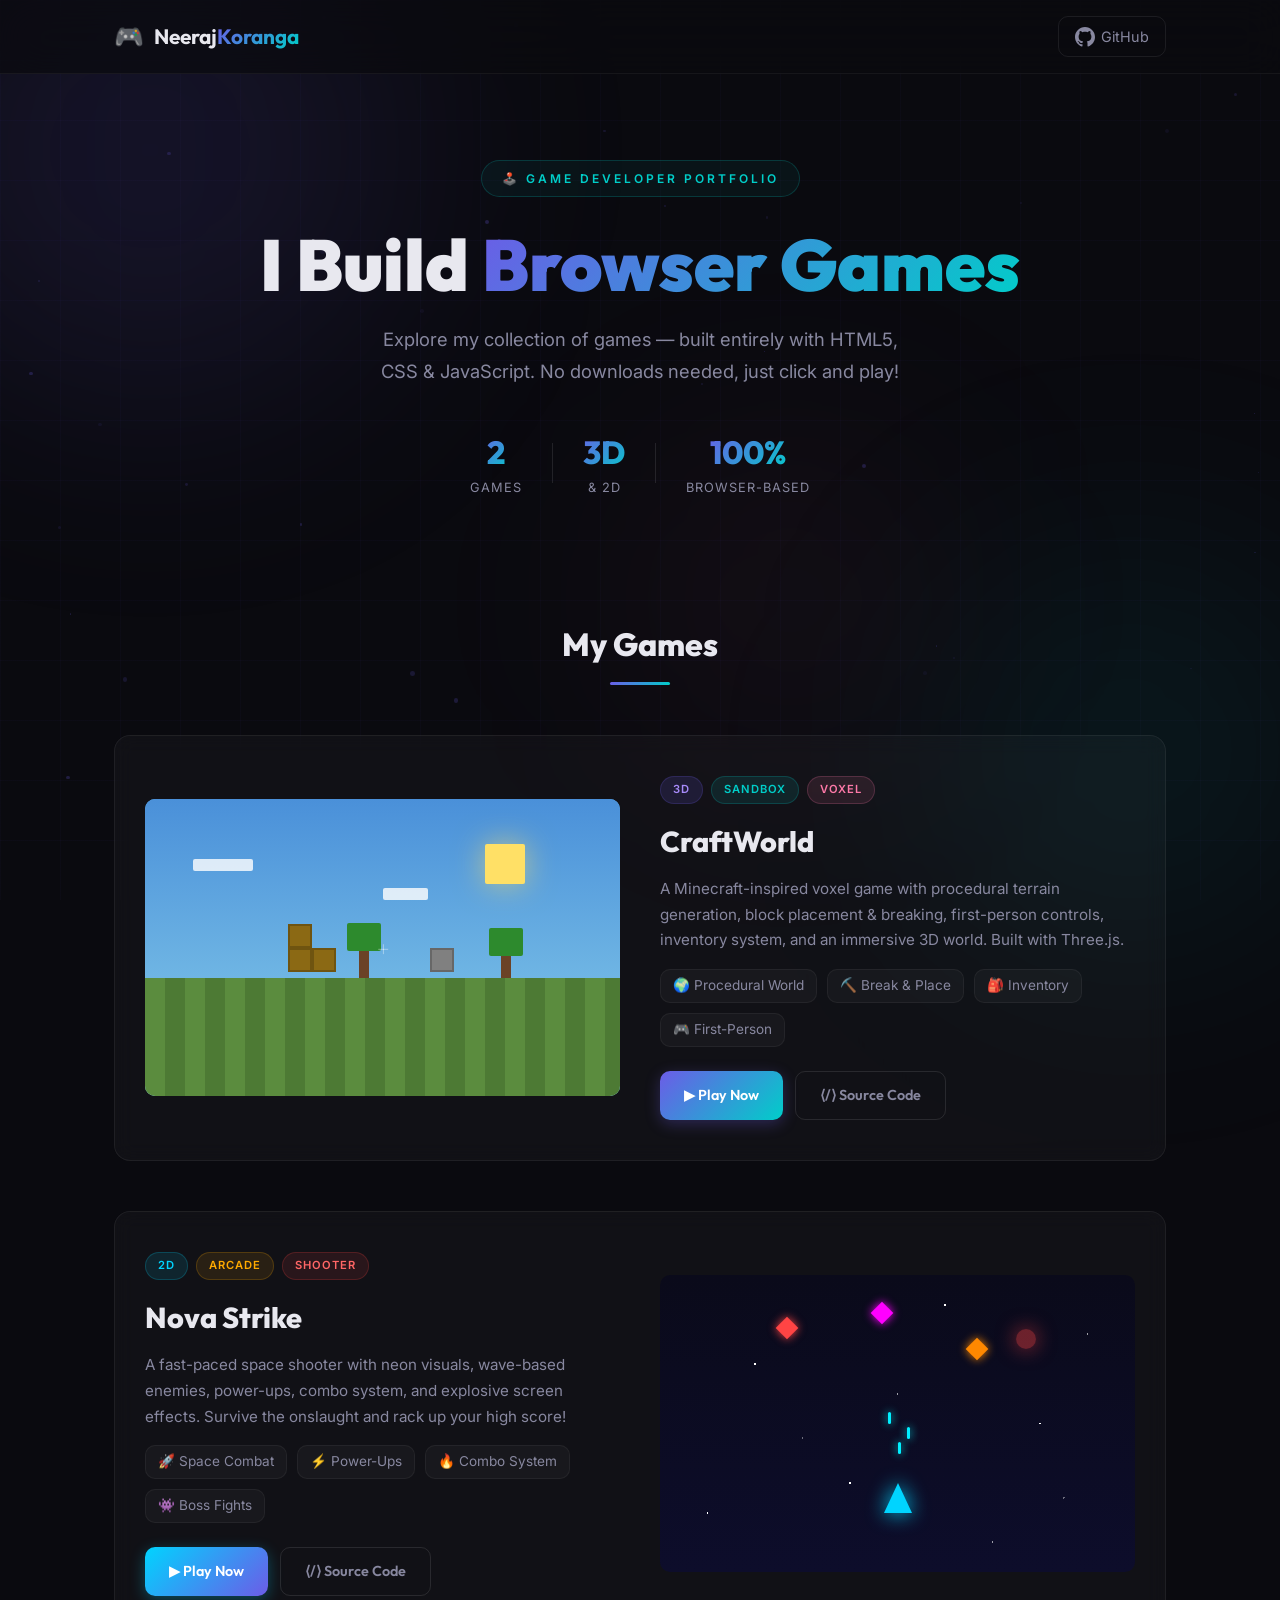
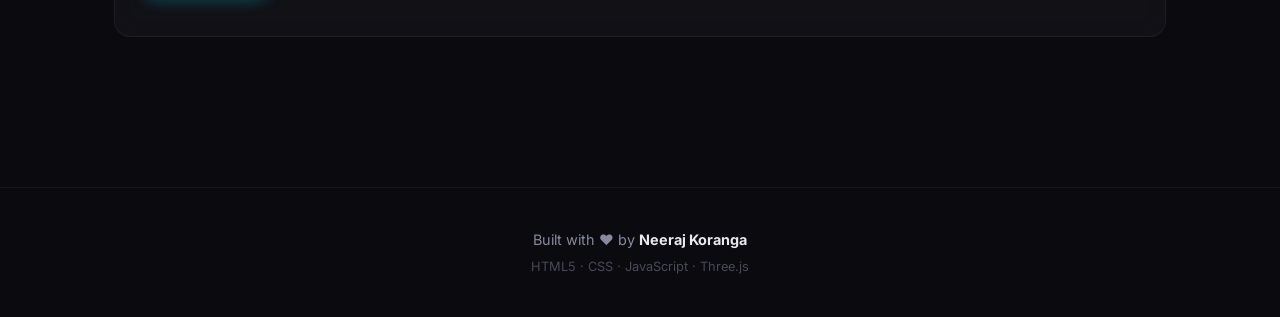
==== portfolio/index.html @ 11ab81b9 "Add portfolio homepage linking to both games" ====
<!DOCTYPE html>
<html lang="en">

<head>
  <meta charset="UTF-8">
  <meta name="viewport" content="width=device-width, initial-scale=1.0">
  <title>Neeraj Koranga — Game Portfolio</title>
  <meta name="description"
    content="Play browser-based games by Neeraj Koranga. CraftWorld Minecraft clone & Nova Strike space shooter — built with HTML5, CSS & JavaScript.">
  <link rel="preconnect" href="https://fonts.googleapis.com">
  <link
    href="https://fonts.googleapis.com/css2?family=Outfit:wght@300;400;600;700;800;900&family=Inter:wght@300;400;600&display=swap"
    rel="stylesheet">
  <link rel="stylesheet" href="style.css">
</head>

<body>
  <!-- Animated Background -->
  <div class="bg-grid"></div>
  <div class="bg-glow bg-glow-1"></div>
  <div class="bg-glow bg-glow-2"></div>
  <div class="bg-glow bg-glow-3"></div>

  <!-- Floating Particles -->
  <div class="particles" id="particles"></div>

  <!-- Header -->
  <header class="header">
    <div class="container">
      <div class="logo">
        <span class="logo-icon">🎮</span>
        <span class="logo-text">Neeraj<span class="accent">Koranga</span></span>
      </div>
      <nav class="nav">
        <a href="https://github.com/Neerajkorangaa" target="_blank" class="nav-link">
          <svg width="20" height="20" viewBox="0 0 24 24" fill="currentColor">
            <path
              d="M12 0c-6.626 0-12 5.373-12 12 0 5.302 3.438 9.8 8.207 11.387.599.111.793-.261.793-.577v-2.234c-3.338.726-4.033-1.416-4.033-1.416-.546-1.387-1.333-1.756-1.333-1.756-1.089-.745.083-.729.083-.729 1.205.084 1.839 1.237 1.839 1.237 1.07 1.834 2.807 1.304 3.492.997.107-.775.418-1.305.762-1.604-2.665-.305-5.467-1.334-5.467-5.931 0-1.311.469-2.381 1.236-3.221-.124-.303-.535-1.524.117-3.176 0 0 1.008-.322 3.301 1.23.957-.266 1.983-.399 3.003-.404 1.02.005 2.047.138 3.006.404 2.291-1.552 3.297-1.23 3.297-1.23.653 1.653.242 2.874.118 3.176.77.84 1.235 1.911 1.235 3.221 0 4.609-2.807 5.624-5.479 5.921.43.372.823 1.102.823 2.222v3.293c0 .319.192.694.801.576 4.765-1.589 8.199-6.086 8.199-11.386 0-6.627-5.373-12-12-12z" />
          </svg>
          GitHub
        </a>
      </nav>
    </div>
  </header>

  <!-- Hero Section -->
  <section class="hero">
    <div class="container">
      <div class="hero-badge">🕹️ GAME DEVELOPER PORTFOLIO</div>
      <h1 class="hero-title">
        I Build <span class="gradient-text">Browser Games</span>
      </h1>
      <p class="hero-subtitle">
        Explore my collection of games — built entirely with HTML5, CSS & JavaScript.
        No downloads needed, just click and play!
      </p>
      <div class="hero-stats">
        <div class="stat">
          <span class="stat-number">2</span>
          <span class="stat-label">Games</span>
        </div>
        <div class="stat-divider"></div>
        <div class="stat">
          <span class="stat-number">3D</span>
          <span class="stat-label">& 2D</span>
        </div>
        <div class="stat-divider"></div>
        <div class="stat">
          <span class="stat-number">100%</span>
          <span class="stat-label">Browser-Based</span>
        </div>
      </div>
    </div>
  </section>

  <!-- Games Section -->
  <section class="games" id="games">
    <div class="container">
      <h2 class="section-title">My Games</h2>

      <!-- Game Card 1: CraftWorld -->
      <div class="game-card">
        <div class="game-preview craft-preview">
          <div class="craft-scene">
            <div class="craft-sky"></div>
            <div class="craft-sun"></div>
            <div class="craft-cloud c1"></div>
            <div class="craft-cloud c2"></div>
            <div class="craft-ground"></div>
            <div class="craft-block b1"></div>
            <div class="craft-block b2"></div>
            <div class="craft-block b3"></div>
            <div class="craft-block b4"></div>
            <div class="craft-tree"></div>
            <div class="craft-tree t2"></div>
            <div class="craft-crosshair">+</div>
          </div>
          <div class="game-preview-overlay">
            <span class="play-icon">▶</span>
          </div>
        </div>
        <div class="game-info">
          <div class="game-tags">
            <span class="tag tag-3d">3D</span>
            <span class="tag tag-sandbox">Sandbox</span>
            <span class="tag tag-voxel">Voxel</span>
          </div>
          <h3 class="game-title">CraftWorld</h3>
          <p class="game-desc">
            A Minecraft-inspired voxel game with procedural terrain generation,
            block placement & breaking, first-person controls, inventory system,
            and an immersive 3D world. Built with Three.js.
          </p>
          <div class="game-features">
            <span>🌍 Procedural World</span>
            <span>⛏️ Break & Place</span>
            <span>🎒 Inventory</span>
            <span>🎮 First-Person</span>
          </div>
          <div class="game-actions">
            <!-- UPDATE THIS URL with your actual Vercel URL -->
            <a href="https://mine-craft-lpw1dg72p-neerajkorangaas-projects.vercel.app" target="_blank"
              class="btn btn-primary" id="playcraft">
              ▶ Play Now
            </a>
            <a href="https://github.com/Neerajkorangaa/MineCraft" target="_blank" class="btn btn-secondary">
              ⟨/⟩ Source Code
            </a>
          </div>
        </div>
      </div>

      <!-- Game Card 2: Nova Strike -->
      <div class="game-card reverse">
        <div class="game-preview nova-preview">
          <div class="nova-scene">
            <div class="nova-stars"></div>
            <div class="nova-ship"></div>
            <div class="nova-bullet b1"></div>
            <div class="nova-bullet b2"></div>
            <div class="nova-bullet b3"></div>
            <div class="nova-enemy e1"></div>
            <div class="nova-enemy e2"></div>
            <div class="nova-enemy e3"></div>
            <div class="nova-explosion"></div>
          </div>
          <div class="game-preview-overlay">
            <span class="play-icon">▶</span>
          </div>
        </div>
        <div class="game-info">
          <div class="game-tags">
            <span class="tag tag-2d">2D</span>
            <span class="tag tag-arcade">Arcade</span>
            <span class="tag tag-shooter">Shooter</span>
          </div>
          <h3 class="game-title">Nova Strike</h3>
          <p class="game-desc">
            A fast-paced space shooter with neon visuals, wave-based enemies,
            power-ups, combo system, and explosive screen effects.
            Survive the onslaught and rack up your high score!
          </p>
          <div class="game-features">
            <span>🚀 Space Combat</span>
            <span>⚡ Power-Ups</span>
            <span>🔥 Combo System</span>
            <span>👾 Boss Fights</span>
          </div>
          <div class="game-actions">
            <!-- UPDATE THIS URL with your actual Vercel URL -->
            <a href="https://game-war-space-5svtay20y-neerajkorangaas-projects.vercel.app" target="_blank"
              class="btn btn-primary btn-nova" id="playnova">
              ▶ Play Now
            </a>
            <a href="https://github.com/Neerajkorangaa/Game-War-space" target="_blank" class="btn btn-secondary">
              ⟨/⟩ Source Code
            </a>
          </div>
        </div>
      </div>
    </div>
  </section>

  <!-- Footer -->
  <footer class="footer">
    <div class="container">
      <p>Built with ❤️ by <strong>Neeraj Koranga</strong></p>
      <p class="footer-sub">HTML5 · CSS · JavaScript · Three.js</p>
    </div>
  </footer>

  <script>
    // Floating Particles
    (function () {
      const container = document.getElementById('particles');
      for (let i = 0; i < 40; i++) {
        const p = document.createElement('div');
        p.className = 'particle';
        const size = Math.random() * 4 + 1;
        p.style.width = size + 'px';
        p.style.height = size + 'px';
        p.style.left = Math.random() * 100 + '%';
        p.style.top = Math.random() * 100 + '%';
        p.style.animationDuration = (Math.random() * 15 + 10) + 's';
        p.style.animationDelay = (Math.random() * 10) + 's';
        p.style.opacity = Math.random() * 0.5 + 0.1;
        container.appendChild(p);
      }
    })();

    // Smooth scroll for anchor links
    document.querySelectorAll('a[href^="#"]').forEach(anchor => {
      anchor.addEventListener('click', function (e) {
        e.preventDefault();
        document.querySelector(this.getAttribute('href')).scrollIntoView({ behavior: 'smooth' });
      });
    });

    // Card hover tilt effect
    document.querySelectorAll('.game-card').forEach(card => {
      card.addEventListener('mousemove', (e) => {
        const rect = card.getBoundingClientRect();
        const x = (e.clientX - rect.left) / rect.width - 0.5;
        const y = (e.clientY - rect.top) / rect.height - 0.5;
        card.style.transform = `perspective(1000px) rotateY(${x * 5}deg) rotateX(${-y * 5}deg)`;
      });
      card.addEventListener('mouseleave', () => {
        card.style.transform = 'perspective(1000px) rotateY(0) rotateX(0)';
      });
    });
  </script>
</body>

</html>
---- portfolio/style.css ----
/* ==========================================
   NEERAJ KORANGA — GAME PORTFOLIO
   Premium dark design with glassmorphism,
   animations, and interactive effects
   ========================================== */

/* ---- Reset & Base ---- */
*,
*::before,
*::after {
  margin: 0;
  padding: 0;
  box-sizing: border-box;
}

:root {
  --bg: #0a0a0f;
  --bg-card: rgba(255, 255, 255, 0.03);
  --bg-card-hover: rgba(255, 255, 255, 0.06);
  --text: #e8e8ef;
  --text-dim: #8888a0;
  --accent-1: #6c5ce7;
  --accent-2: #00cec9;
  --accent-3: #fd79a8;
  --gradient-1: linear-gradient(135deg, #6c5ce7, #00cec9);
  --gradient-2: linear-gradient(135deg, #fd79a8, #6c5ce7);
  --gradient-nova: linear-gradient(135deg, #00d4ff, #6c5ce7);
  --radius: 16px;
  --radius-sm: 10px;
  --shadow: 0 8px 32px rgba(0, 0, 0, 0.4);
  --font: 'Outfit', sans-serif;
  --font-body: 'Inter', sans-serif;
}

html {
  scroll-behavior: smooth;
}

body {
  font-family: var(--font-body);
  background: var(--bg);
  color: var(--text);
  overflow-x: hidden;
  min-height: 100vh;
  line-height: 1.6;
}

.container {
  max-width: 1100px;
  margin: 0 auto;
  padding: 0 24px;
}

/* ---- Animated Background ---- */
.bg-grid {
  position: fixed;
  inset: 0;
  background-image:
    linear-gradient(rgba(108, 92, 231, 0.03) 1px, transparent 1px),
    linear-gradient(90deg, rgba(108, 92, 231, 0.03) 1px, transparent 1px);
  background-size: 60px 60px;
  pointer-events: none;
  z-index: 0;
}

.bg-glow {
  position: fixed;
  border-radius: 50%;
  filter: blur(120px);
  pointer-events: none;
  z-index: 0;
}

.bg-glow-1 {
  width: 500px;
  height: 500px;
  background: rgba(108, 92, 231, 0.12);
  top: -100px;
  left: -100px;
  animation: floatGlow 20s ease-in-out infinite;
}

.bg-glow-2 {
  width: 400px;
  height: 400px;
  background: rgba(0, 206, 201, 0.08);
  bottom: -50px;
  right: -50px;
  animation: floatGlow 25s ease-in-out infinite reverse;
}

.bg-glow-3 {
  width: 300px;
  height: 300px;
  background: rgba(253, 121, 168, 0.06);
  top: 50%;
  left: 50%;
  animation: floatGlow 15s ease-in-out infinite 5s;
}

@keyframes floatGlow {

  0%,
  100% {
    transform: translate(0, 0) scale(1);
  }

  33% {
    transform: translate(30px, -40px) scale(1.1);
  }

  66% {
    transform: translate(-20px, 30px) scale(0.9);
  }
}

/* ---- Particles ---- */
.particles {
  position: fixed;
  inset: 0;
  pointer-events: none;
  z-index: 0;
}

.particle {
  position: absolute;
  background: rgba(108, 92, 231, 0.4);
  border-radius: 50%;
  animation: floatUp linear infinite;
}

@keyframes floatUp {
  0% {
    transform: translateY(0) translateX(0);
    opacity: 0;
  }

  10% {
    opacity: 1;
  }

  90% {
    opacity: 1;
  }

  100% {
    transform: translateY(-100vh) translateX(50px);
    opacity: 0;
  }
}

/* ---- Header ---- */
.header {
  position: fixed;
  top: 0;
  left: 0;
  right: 0;
  z-index: 100;
  padding: 16px 0;
  background: rgba(10, 10, 15, 0.7);
  backdrop-filter: blur(20px);
  border-bottom: 1px solid rgba(255, 255, 255, 0.05);
}

.header .container {
  display: flex;
  align-items: center;
  justify-content: space-between;
}

.logo {
  display: flex;
  align-items: center;
  gap: 10px;
  font-family: var(--font);
  font-weight: 700;
  font-size: 1.3rem;
  text-decoration: none;
  color: var(--text);
}

.logo-icon {
  font-size: 1.5rem;
}

.logo .accent {
  background: var(--gradient-1);
  -webkit-background-clip: text;
  -webkit-text-fill-color: transparent;
  background-clip: text;
}

.nav {
  display: flex;
  gap: 16px;
}

.nav-link {
  display: flex;
  align-items: center;
  gap: 6px;
  color: var(--text-dim);
  text-decoration: none;
  font-size: 0.9rem;
  padding: 8px 16px;
  border-radius: var(--radius-sm);
  border: 1px solid rgba(255, 255, 255, 0.08);
  transition: all 0.3s ease;
}

.nav-link:hover {
  color: var(--text);
  background: rgba(255, 255, 255, 0.05);
  border-color: rgba(108, 92, 231, 0.3);
}

/* ---- Hero ---- */
.hero {
  position: relative;
  z-index: 1;
  padding: 160px 0 80px;
  text-align: center;
}

.hero-badge {
  display: inline-block;
  padding: 8px 20px;
  font-size: 0.75rem;
  font-weight: 600;
  letter-spacing: 3px;
  color: var(--accent-2);
  border: 1px solid rgba(0, 206, 201, 0.2);
  border-radius: 50px;
  background: rgba(0, 206, 201, 0.05);
  margin-bottom: 28px;
  animation: fadeInDown 0.8s ease;
}

.hero-title {
  font-family: var(--font);
  font-size: clamp(2.5rem, 7vw, 4.5rem);
  font-weight: 900;
  line-height: 1.1;
  margin-bottom: 20px;
  animation: fadeInDown 0.8s ease 0.2s both;
}

.gradient-text {
  background: var(--gradient-1);
  -webkit-background-clip: text;
  -webkit-text-fill-color: transparent;
  background-clip: text;
}

.hero-subtitle {
  font-size: 1.15rem;
  color: var(--text-dim);
  max-width: 550px;
  margin: 0 auto 40px;
  line-height: 1.7;
  animation: fadeInDown 0.8s ease 0.4s both;
}

.hero-stats {
  display: flex;
  align-items: center;
  justify-content: center;
  gap: 30px;
  animation: fadeInDown 0.8s ease 0.6s both;
}

.stat {
  display: flex;
  flex-direction: column;
  align-items: center;
}

.stat-number {
  font-family: var(--font);
  font-size: 2rem;
  font-weight: 800;
  background: var(--gradient-1);
  -webkit-background-clip: text;
  -webkit-text-fill-color: transparent;
  background-clip: text;
}

.stat-label {
  font-size: 0.8rem;
  color: var(--text-dim);
  text-transform: uppercase;
  letter-spacing: 1px;
}

.stat-divider {
  width: 1px;
  height: 40px;
  background: rgba(255, 255, 255, 0.1);
}

@keyframes fadeInDown {
  from {
    opacity: 0;
    transform: translateY(-20px);
  }

  to {
    opacity: 1;
    transform: translateY(0);
  }
}

/* ---- Section Title ---- */
.section-title {
  font-family: var(--font);
  font-size: 2rem;
  font-weight: 800;
  text-align: center;
  margin-bottom: 50px;
  position: relative;
}

.section-title::after {
  content: '';
  display: block;
  width: 60px;
  height: 3px;
  background: var(--gradient-1);
  margin: 12px auto 0;
  border-radius: 3px;
}

/* ---- Games Section ---- */
.games {
  position: relative;
  z-index: 1;
  padding: 40px 0 100px;
}

/* ---- Game Card ---- */
.game-card {
  display: grid;
  grid-template-columns: 1fr 1fr;
  gap: 40px;
  align-items: center;
  padding: 30px;
  margin-bottom: 50px;
  background: var(--bg-card);
  border: 1px solid rgba(255, 255, 255, 0.06);
  border-radius: var(--radius);
  backdrop-filter: blur(10px);
  transition: all 0.5s cubic-bezier(0.23, 1, 0.32, 1);
}

.game-card:hover {
  background: var(--bg-card-hover);
  box-shadow: var(--shadow), 0 0 60px rgba(108, 92, 231, 0.08);
  border-color: rgba(108, 92, 231, 0.15);
}

.game-card.reverse {
  direction: rtl;
}

.game-card.reverse>* {
  direction: ltr;
}

/* ---- Game Preview (CSS Art) ---- */
.game-preview {
  position: relative;
  width: 100%;
  aspect-ratio: 16 / 10;
  border-radius: var(--radius-sm);
  overflow: hidden;
  cursor: pointer;
}

/* Craft World Preview */
.craft-preview {
  background: linear-gradient(180deg, #5dadec 0%, #87ceeb 60%, #4a8c3f 60%, #3d7a35 100%);
}

.craft-scene {
  position: absolute;
  inset: 0;
}

.craft-sky {
  position: absolute;
  inset: 0;
  background: linear-gradient(180deg, #4a90d9 0%, #87ceeb 100%);
}

.craft-sun {
  position: absolute;
  top: 15%;
  right: 20%;
  width: 40px;
  height: 40px;
  background: #ffe066;
  border-radius: 2px;
  box-shadow: 0 0 30px rgba(255, 224, 102, 0.6);
}

.craft-cloud {
  position: absolute;
  background: rgba(255, 255, 255, 0.8);
  border-radius: 2px;
  height: 12px;
}

.craft-cloud.c1 {
  top: 20%;
  left: 10%;
  width: 60px;
  animation: cloudMove 20s linear infinite;
}

.craft-cloud.c2 {
  top: 30%;
  left: 50%;
  width: 45px;
  animation: cloudMove 25s linear infinite;
}

@keyframes cloudMove {
  0% {
    transform: translateX(0);
  }

  100% {
    transform: translateX(100px);
  }
}

.craft-ground {
  position: absolute;
  bottom: 0;
  left: 0;
  right: 0;
  height: 40%;
  background:
    repeating-linear-gradient(90deg,
      #5b8c3e 0px, #5b8c3e 20px,
      #4d7a34 20px, #4d7a34 40px);
}

.craft-block {
  position: absolute;
  width: 24px;
  height: 24px;
  border: 2px solid rgba(0, 0, 0, 0.2);
}

.craft-block.b1 {
  bottom: 42%;
  left: 30%;
  background: #8B6914;
}

.craft-block.b2 {
  bottom: 42%;
  left: calc(30% + 24px);
  background: #8B6914;
}

.craft-block.b3 {
  bottom: calc(42% + 24px);
  left: 30%;
  background: #8B6914;
}

.craft-block.b4 {
  bottom: 42%;
  left: 60%;
  background: #808080;
}

.craft-tree {
  position: absolute;
  bottom: 40%;
  left: 45%;
  width: 10px;
  height: 35px;
  background: #6B4226;
}

.craft-tree::before {
  content: '';
  position: absolute;
  top: -20px;
  left: -12px;
  width: 34px;
  height: 28px;
  background: #2d8a2d;
  border-radius: 2px;
}

.craft-tree.t2 {
  left: 75%;
  height: 30px;
}

.craft-crosshair {
  position: absolute;
  top: 50%;
  left: 50%;
  transform: translate(-50%, -50%);
  color: white;
  font-size: 24px;
  font-weight: 100;
  opacity: 0.7;
}

/* Nova Strike Preview */
.nova-preview {
  background: linear-gradient(180deg, #0a0a1a 0%, #0d0d2b 100%);
}

.nova-scene {
  position: absolute;
  inset: 0;
  overflow: hidden;
}

.nova-stars {
  position: absolute;
  inset: 0;
  background:
    radial-gradient(1px 1px at 20% 30%, white 100%, transparent),
    radial-gradient(1px 1px at 40% 70%, white 100%, transparent),
    radial-gradient(1px 1px at 60% 10%, white 100%, transparent),
    radial-gradient(1px 1px at 80% 50%, white 100%, transparent),
    radial-gradient(1px 1px at 10% 80%, white 100%, transparent),
    radial-gradient(1px 1px at 50% 40%, rgba(255, 255, 255, 0.6) 100%, transparent),
    radial-gradient(1px 1px at 70% 90%, rgba(255, 255, 255, 0.6) 100%, transparent),
    radial-gradient(1px 1px at 90% 20%, rgba(255, 255, 255, 0.6) 100%, transparent),
    radial-gradient(1px 1px at 30% 55%, rgba(255, 255, 255, 0.4) 100%, transparent),
    radial-gradient(1px 1px at 85% 75%, rgba(255, 255, 255, 0.4) 100%, transparent);
}

.nova-ship {
  position: absolute;
  bottom: 20%;
  left: 50%;
  transform: translateX(-50%);
  width: 0;
  height: 0;
  border-left: 14px solid transparent;
  border-right: 14px solid transparent;
  border-bottom: 30px solid #00d4ff;
  filter: drop-shadow(0 0 10px #00d4ff);
  animation: shipBob 2s ease-in-out infinite;
}

@keyframes shipBob {

  0%,
  100% {
    transform: translateX(-50%) translateY(0);
  }

  50% {
    transform: translateX(-50%) translateY(-5px);
  }
}

.nova-bullet {
  position: absolute;
  width: 3px;
  height: 12px;
  background: #00f0ff;
  border-radius: 2px;
  box-shadow: 0 0 8px #00f0ff;
  animation: bulletShoot 1.5s linear infinite;
}

.nova-bullet.b1 {
  left: 50%;
  bottom: 40%;
  animation-delay: 0s;
}

.nova-bullet.b2 {
  left: 48%;
  bottom: 50%;
  animation-delay: 0.5s;
}

.nova-bullet.b3 {
  left: 52%;
  bottom: 45%;
  animation-delay: 1s;
}

@keyframes bulletShoot {
  0% {
    transform: translateY(0);
    opacity: 1;
  }

  100% {
    transform: translateY(-200px);
    opacity: 0;
  }
}

.nova-enemy {
  position: absolute;
  width: 16px;
  height: 16px;
  transform: rotate(45deg);
  animation: enemyFloat 3s ease-in-out infinite;
}

.nova-enemy.e1 {
  top: 15%;
  left: 25%;
  background: #ff4444;
  box-shadow: 0 0 10px #ff4444;
  animation-delay: 0s;
}

.nova-enemy.e2 {
  top: 22%;
  left: 65%;
  background: #ff8800;
  box-shadow: 0 0 10px #ff8800;
  animation-delay: 1s;
}

.nova-enemy.e3 {
  top: 10%;
  left: 45%;
  background: #ff00ff;
  box-shadow: 0 0 10px #ff00ff;
  animation-delay: 0.5s;
}

@keyframes enemyFloat {

  0%,
  100% {
    transform: rotate(45deg) translateY(0);
  }

  50% {
    transform: rotate(45deg) translateY(8px);
  }
}

.nova-explosion {
  position: absolute;
  top: 18%;
  left: 75%;
  width: 20px;
  height: 20px;
  border-radius: 50%;
  background: rgba(255, 68, 68, 0.4);
  box-shadow: 0 0 20px rgba(255, 68, 68, 0.6);
  animation: explode 2s ease-out infinite;
}

@keyframes explode {
  0% {
    transform: scale(0);
    opacity: 1;
  }

  50% {
    transform: scale(2);
    opacity: 0.5;
  }

  100% {
    transform: scale(0);
    opacity: 0;
  }
}

/* Preview Overlay */
.game-preview-overlay {
  position: absolute;
  inset: 0;
  background: rgba(0, 0, 0, 0.3);
  display: flex;
  align-items: center;
  justify-content: center;
  opacity: 0;
  transition: opacity 0.3s ease;
}

.game-preview:hover .game-preview-overlay {
  opacity: 1;
}

.play-icon {
  width: 60px;
  height: 60px;
  display: flex;
  align-items: center;
  justify-content: center;
  background: rgba(108, 92, 231, 0.8);
  border-radius: 50%;
  font-size: 1.5rem;
  color: white;
  backdrop-filter: blur(10px);
  box-shadow: 0 0 30px rgba(108, 92, 231, 0.5);
}

/* ---- Game Info ---- */
.game-info {
  padding: 10px 0;
}

.game-tags {
  display: flex;
  gap: 8px;
  margin-bottom: 14px;
}

.tag {
  padding: 4px 12px;
  font-size: 0.7rem;
  font-weight: 600;
  letter-spacing: 1px;
  border-radius: 50px;
  text-transform: uppercase;
}

.tag-3d {
  background: rgba(108, 92, 231, 0.15);
  color: #a78bfa;
  border: 1px solid rgba(108, 92, 231, 0.2);
}

.tag-sandbox {
  background: rgba(0, 206, 201, 0.1);
  color: #00cec9;
  border: 1px solid rgba(0, 206, 201, 0.2);
}

.tag-voxel {
  background: rgba(253, 121, 168, 0.1);
  color: #fd79a8;
  border: 1px solid rgba(253, 121, 168, 0.2);
}

.tag-2d {
  background: rgba(0, 212, 255, 0.1);
  color: #00d4ff;
  border: 1px solid rgba(0, 212, 255, 0.2);
}

.tag-arcade {
  background: rgba(255, 170, 0, 0.1);
  color: #ffaa00;
  border: 1px solid rgba(255, 170, 0, 0.2);
}

.tag-shooter {
  background: rgba(255, 68, 68, 0.1);
  color: #ff6666;
  border: 1px solid rgba(255, 68, 68, 0.2);
}

.game-title {
  font-family: var(--font);
  font-size: 1.8rem;
  font-weight: 800;
  margin-bottom: 12px;
}

.game-desc {
  color: var(--text-dim);
  font-size: 0.95rem;
  line-height: 1.7;
  margin-bottom: 16px;
}

.game-features {
  display: flex;
  flex-wrap: wrap;
  gap: 10px;
  margin-bottom: 24px;
  font-size: 0.85rem;
  color: var(--text-dim);
}

.game-features span {
  padding: 5px 12px;
  background: rgba(255, 255, 255, 0.03);
  border-radius: var(--radius-sm);
  border: 1px solid rgba(255, 255, 255, 0.05);
}

/* ---- Buttons ---- */
.game-actions {
  display: flex;
  gap: 12px;
}

.btn {
  display: inline-flex;
  align-items: center;
  gap: 6px;
  padding: 12px 24px;
  font-size: 0.9rem;
  font-weight: 600;
  font-family: var(--font);
  border-radius: var(--radius-sm);
  text-decoration: none;
  transition: all 0.3s ease;
  cursor: pointer;
  border: none;
}

.btn-primary {
  background: var(--gradient-1);
  color: white;
  box-shadow: 0 4px 15px rgba(108, 92, 231, 0.3);
}

.btn-primary:hover {
  box-shadow: 0 6px 25px rgba(108, 92, 231, 0.5);
  transform: translateY(-2px);
}

.btn-nova {
  background: var(--gradient-nova);
  box-shadow: 0 4px 15px rgba(0, 212, 255, 0.3);
}

.btn-nova:hover {
  box-shadow: 0 6px 25px rgba(0, 212, 255, 0.5);
}

.btn-secondary {
  background: transparent;
  color: var(--text-dim);
  border: 1px solid rgba(255, 255, 255, 0.1);
}

.btn-secondary:hover {
  color: var(--text);
  background: rgba(255, 255, 255, 0.05);
  border-color: rgba(255, 255, 255, 0.2);
  transform: translateY(-2px);
}

/* ---- Footer ---- */
.footer {
  position: relative;
  z-index: 1;
  padding: 40px 0;
  text-align: center;
  border-top: 1px solid rgba(255, 255, 255, 0.05);
  color: var(--text-dim);
  font-size: 0.9rem;
}

.footer strong {
  color: var(--text);
}

.footer-sub {
  font-size: 0.8rem;
  margin-top: 6px;
  opacity: 0.5;
}

/* ---- Responsive ---- */
@media (max-width: 768px) {
  .game-card {
    grid-template-columns: 1fr;
    gap: 24px;
    padding: 20px;
  }

  .game-card.reverse {
    direction: ltr;
  }

  .hero-stats {
    gap: 20px;
  }

  .stat-number {
    font-size: 1.5rem;
  }

  .game-actions {
    flex-direction: column;
  }

  .btn {
    justify-content: center;
  }

  .hero {
    padding: 130px 0 60px;
  }
}

@media (max-width: 480px) {
  .hero-title {
    font-size: 2rem;
  }

  .game-title {
    font-size: 1.4rem;
  }

  .hero-stats {
    flex-direction: column;
    gap: 15px;
  }

  .stat-divider {
    width: 40px;
    height: 1px;
  }
}
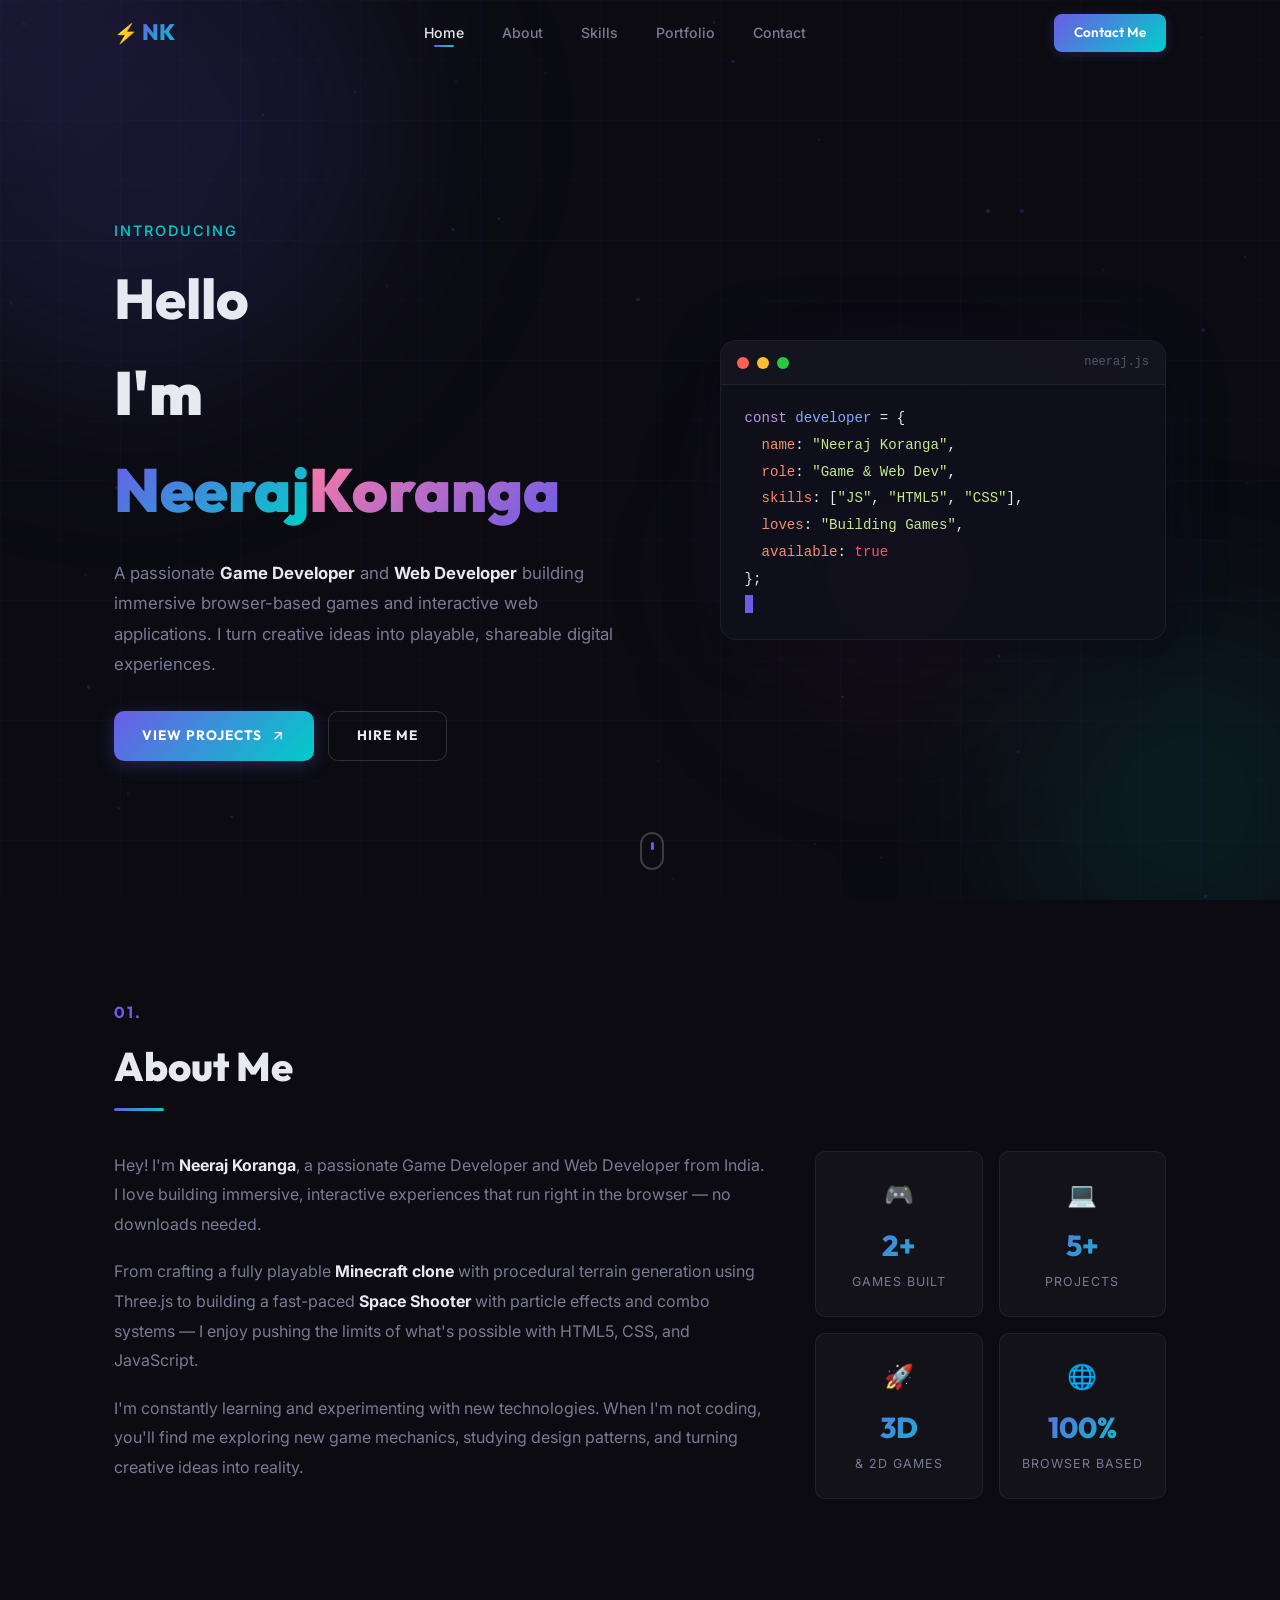
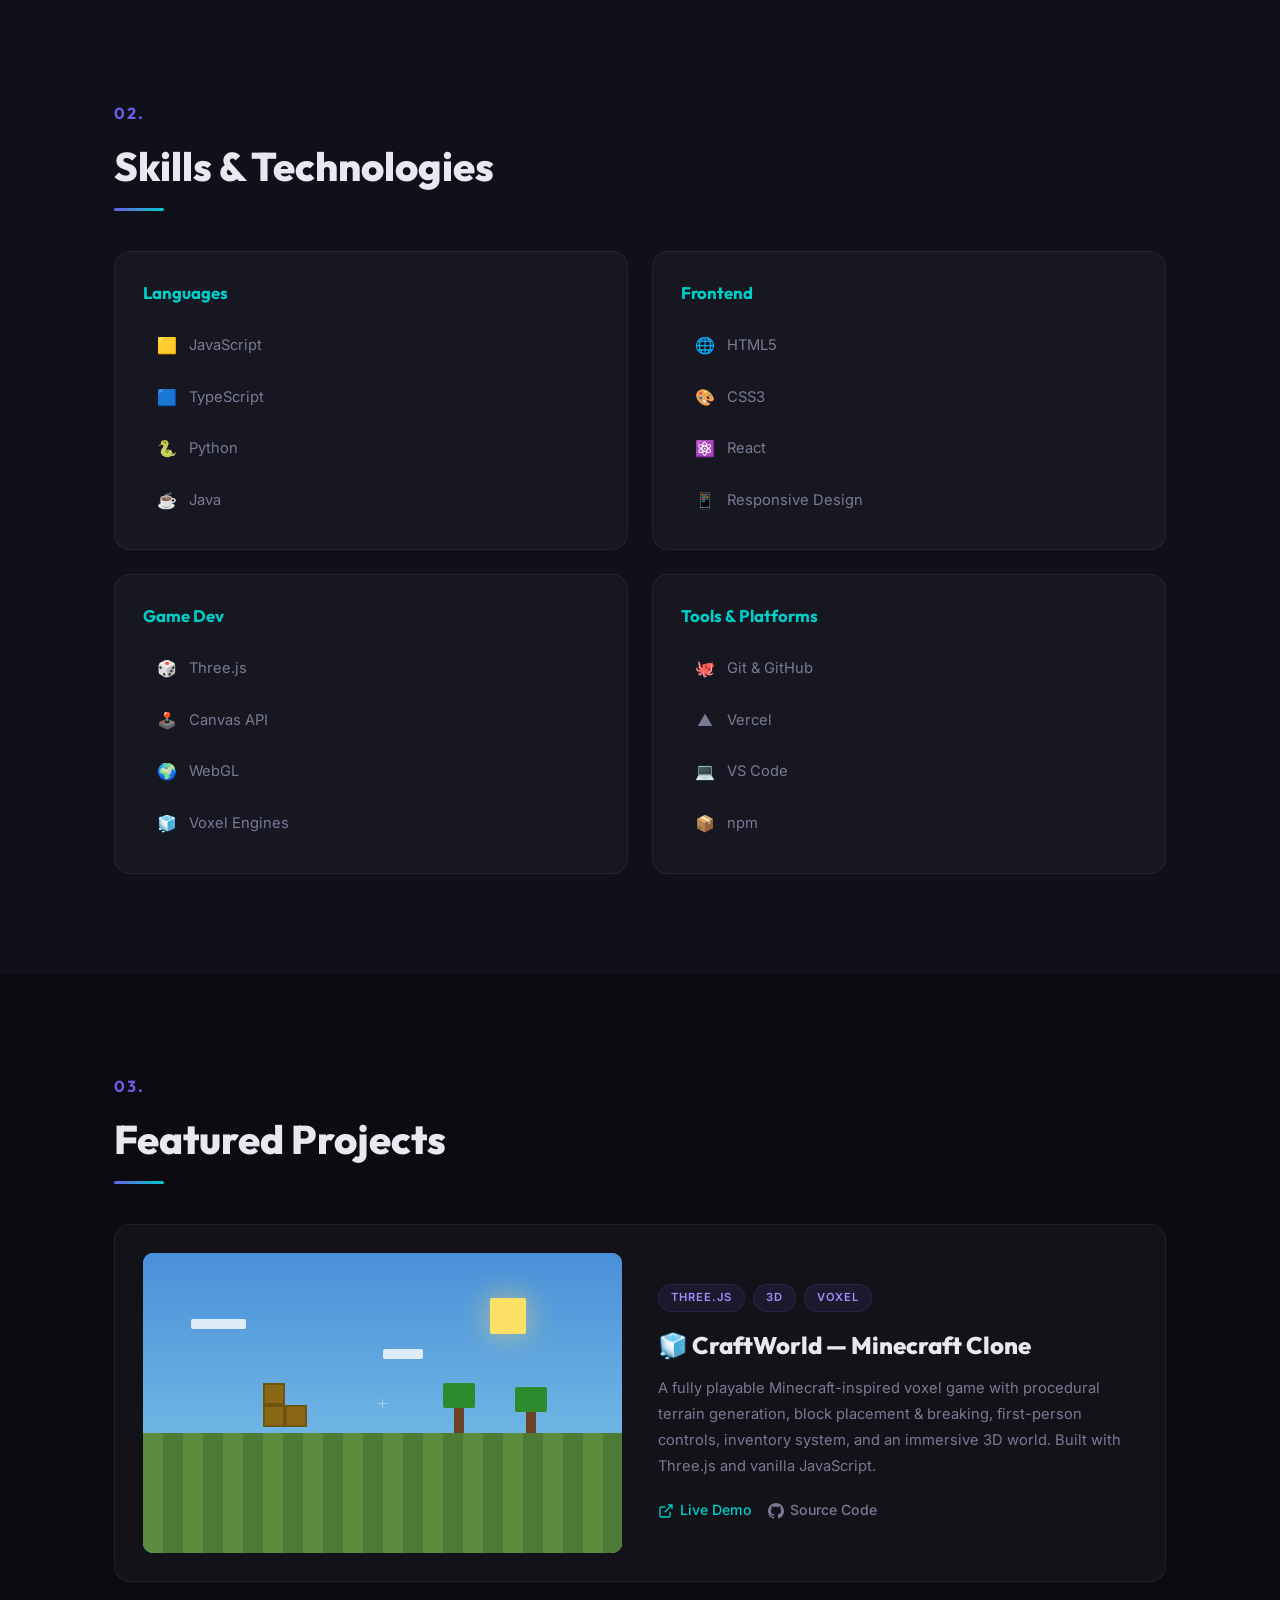
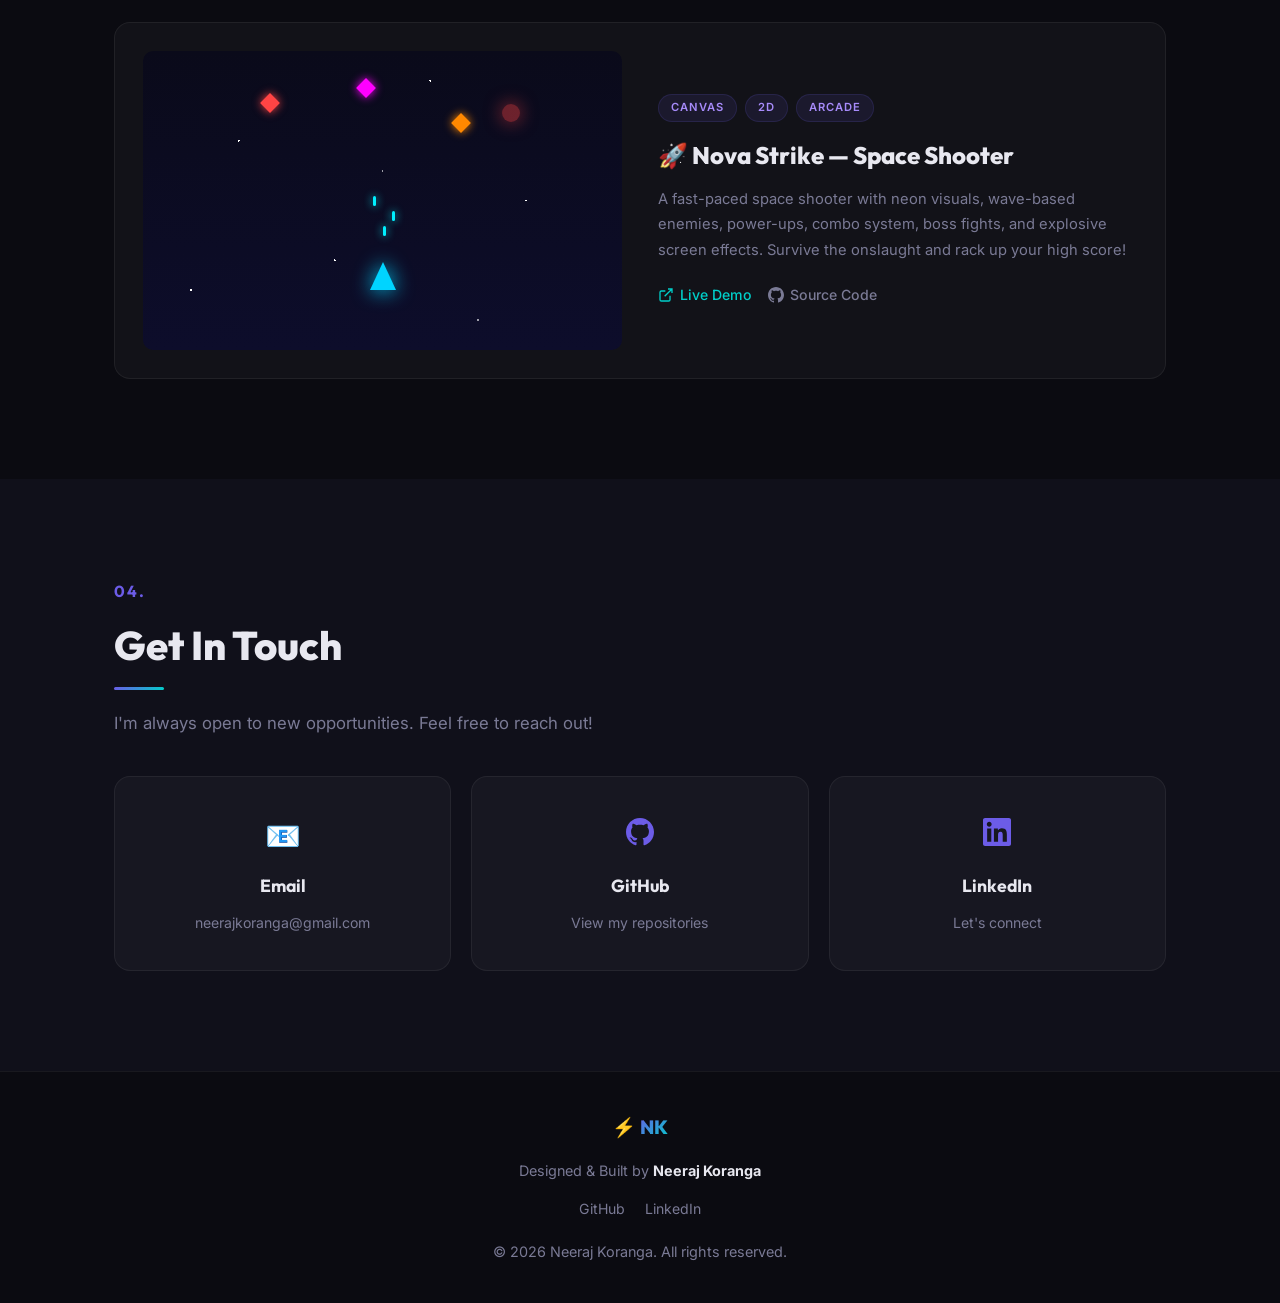
==== commit 2d2eb107: "Redesign portfolio as personal developer portfolio" ====
--- a/portfolio/index.html
+++ b/portfolio/index.html
@@ -4,228 +4,461 @@
 <head>
   <meta charset="UTF-8">
   <meta name="viewport" content="width=device-width, initial-scale=1.0">
-  <title>Neeraj Koranga — Game Portfolio</title>
+  <title>Neeraj Koranga | Game Developer & Web Developer</title>
   <meta name="description"
-    content="Play browser-based games by Neeraj Koranga. CraftWorld Minecraft clone & Nova Strike space shooter — built with HTML5, CSS & JavaScript.">
+    content="Portfolio of Neeraj Koranga — Game Developer & Web Developer. Building browser-based games and web applications with HTML5, CSS, JavaScript & Three.js.">
   <link rel="preconnect" href="https://fonts.googleapis.com">
   <link
-    href="https://fonts.googleapis.com/css2?family=Outfit:wght@300;400;600;700;800;900&family=Inter:wght@300;400;600&display=swap"
+    href="https://fonts.googleapis.com/css2?family=Outfit:wght@300;400;500;600;700;800;900&family=Inter:wght@300;400;500;600&display=swap"
     rel="stylesheet">
   <link rel="stylesheet" href="style.css">
 </head>
 
 <body>
-  <!-- Animated Background -->
-  <div class="bg-grid"></div>
-  <div class="bg-glow bg-glow-1"></div>
-  <div class="bg-glow bg-glow-2"></div>
-  <div class="bg-glow bg-glow-3"></div>
-
-  <!-- Floating Particles -->
-  <div class="particles" id="particles"></div>
-
-  <!-- Header -->
-  <header class="header">
+  <!-- Custom Cursor Glow -->
+  <div class="cursor-glow" id="cursorGlow"></div>
+
+  <!-- Navigation -->
+  <nav class="navbar" id="navbar">
+    <div class="container nav-container">
+      <a href="#hero" class="nav-logo">
+        <span class="logo-bolt">⚡</span><span class="logo-initials">NK</span>
+      </a>
+      <ul class="nav-links" id="navLinks">
+        <li><a href="#hero" class="nav-link active">Home</a></li>
+        <li><a href="#about" class="nav-link">About</a></li>
+        <li><a href="#skills" class="nav-link">Skills</a></li>
+        <li><a href="#projects" class="nav-link">Portfolio</a></li>
+        <li><a href="#contact" class="nav-link">Contact</a></li>
+      </ul>
+      <a href="#contact" class="nav-cta">Contact Me</a>
+      <button class="hamburger" id="hamburger" aria-label="Toggle menu">
+        <span></span><span></span><span></span>
+      </button>
+    </div>
+  </nav>
+
+  <!-- Hero Section -->
+  <section class="hero" id="hero">
+    <div class="hero-bg-effects">
+      <div class="hero-grid"></div>
+      <div class="hero-glow g1"></div>
+      <div class="hero-glow g2"></div>
+      <div class="hero-glow g3"></div>
+      <div class="hero-particles" id="heroParticles"></div>
+    </div>
+    <div class="container hero-container">
+      <div class="hero-content">
+        <p class="hero-intro" data-animate>Introducing</p>
+        <h1 class="hero-title" data-animate>
+          <span class="hero-hello">Hello</span>
+          <span class="hero-name">I'm <span class="gradient-text">Neeraj</span><span
+              class="gradient-text-2">Koranga</span></span>
+        </h1>
+        <p class="hero-desc" data-animate>
+          A passionate <strong>Game Developer</strong> and <strong>Web Developer</strong> building
+          immersive browser-based games and interactive web applications. I turn creative ideas
+          into playable, shareable digital experiences.
+        </p>
+        <div class="hero-btns" data-animate>
+          <a href="#projects" class="btn btn-primary">
+            <span>VIEW PROJECTS</span>
+            <svg width="16" height="16" viewBox="0 0 24 24" fill="none" stroke="currentColor" stroke-width="2">
+              <path d="M7 17L17 7M17 7H7M17 7v10" />
+            </svg>
+          </a>
+          <a href="#contact" class="btn btn-outline">
+            <span>HIRE ME</span>
+          </a>
+        </div>
+      </div>
+      <div class="hero-visual" data-animate>
+        <div class="hero-code-window">
+          <div class="code-header">
+            <span class="code-dot red"></span>
+            <span class="code-dot yellow"></span>
+            <span class="code-dot green"></span>
+            <span class="code-filename">neeraj.js</span>
+          </div>
+          <div class="code-body">
+            <div class="code-line"><span class="code-keyword">const</span> <span class="code-var">developer</span> = {
+            </div>
+            <div class="code-line">&nbsp;&nbsp;<span class="code-prop">name</span>: <span class="code-string">"Neeraj
+                Koranga"</span>,</div>
+            <div class="code-line">&nbsp;&nbsp;<span class="code-prop">role</span>: <span class="code-string">"Game &
+                Web Dev"</span>,</div>
+            <div class="code-line">&nbsp;&nbsp;<span class="code-prop">skills</span>: [<span
+                class="code-string">"JS"</span>, <span class="code-string">"HTML5"</span>, <span
+                class="code-string">"CSS"</span>],</div>
+            <div class="code-line">&nbsp;&nbsp;<span class="code-prop">loves</span>: <span class="code-string">"Building
+                Games"</span>,</div>
+            <div class="code-line">&nbsp;&nbsp;<span class="code-prop">available</span>: <span
+                class="code-bool">true</span></div>
+            <div class="code-line">};</div>
+            <div class="code-line code-cursor">&nbsp;</div>
+          </div>
+        </div>
+      </div>
+    </div>
+    <div class="scroll-indicator">
+      <div class="scroll-mouse">
+        <div class="scroll-wheel"></div>
+      </div>
+    </div>
+  </section>
+
+  <!-- About Section -->
+  <section class="section about" id="about">
     <div class="container">
-      <div class="logo">
-        <span class="logo-icon">🎮</span>
-        <span class="logo-text">Neeraj<span class="accent">Koranga</span></span>
-      </div>
-      <nav class="nav">
-        <a href="https://github.com/Neerajkorangaa" target="_blank" class="nav-link">
-          <svg width="20" height="20" viewBox="0 0 24 24" fill="currentColor">
-            <path
-              d="M12 0c-6.626 0-12 5.373-12 12 0 5.302 3.438 9.8 8.207 11.387.599.111.793-.261.793-.577v-2.234c-3.338.726-4.033-1.416-4.033-1.416-.546-1.387-1.333-1.756-1.333-1.756-1.089-.745.083-.729.083-.729 1.205.084 1.839 1.237 1.839 1.237 1.07 1.834 2.807 1.304 3.492.997.107-.775.418-1.305.762-1.604-2.665-.305-5.467-1.334-5.467-5.931 0-1.311.469-2.381 1.236-3.221-.124-.303-.535-1.524.117-3.176 0 0 1.008-.322 3.301 1.23.957-.266 1.983-.399 3.003-.404 1.02.005 2.047.138 3.006.404 2.291-1.552 3.297-1.23 3.297-1.23.653 1.653.242 2.874.118 3.176.77.84 1.235 1.911 1.235 3.221 0 4.609-2.807 5.624-5.479 5.921.43.372.823 1.102.823 2.222v3.293c0 .319.192.694.801.576 4.765-1.589 8.199-6.086 8.199-11.386 0-6.627-5.373-12-12-12z" />
-          </svg>
-          GitHub
+      <h2 class="section-number" data-animate>01.</h2>
+      <h2 class="section-title" data-animate>About Me</h2>
+      <div class="about-grid">
+        <div class="about-text" data-animate>
+          <p>
+            Hey! I'm <strong>Neeraj Koranga</strong>, a passionate Game Developer and Web Developer
+            from India. I love building immersive, interactive experiences that run right in the browser
+            — no downloads needed.
+          </p>
+          <p>
+            From crafting a fully playable <strong>Minecraft clone</strong> with procedural terrain generation
+            using Three.js to building a fast-paced <strong>Space Shooter</strong> with particle effects and
+            combo systems — I enjoy pushing the limits of what's possible with HTML5, CSS, and JavaScript.
+          </p>
+          <p>
+            I'm constantly learning and experimenting with new technologies. When I'm not coding,
+            you'll find me exploring new game mechanics, studying design patterns, and turning
+            creative ideas into reality.
+          </p>
+        </div>
+        <div class="about-stats" data-animate>
+          <div class="stat-card">
+            <span class="stat-icon">🎮</span>
+            <span class="stat-number">2+</span>
+            <span class="stat-label">Games Built</span>
+          </div>
+          <div class="stat-card">
+            <span class="stat-icon">💻</span>
+            <span class="stat-number">5+</span>
+            <span class="stat-label">Projects</span>
+          </div>
+          <div class="stat-card">
+            <span class="stat-icon">🚀</span>
+            <span class="stat-number">3D</span>
+            <span class="stat-label">& 2D Games</span>
+          </div>
+          <div class="stat-card">
+            <span class="stat-icon">🌐</span>
+            <span class="stat-number">100%</span>
+            <span class="stat-label">Browser Based</span>
+          </div>
+        </div>
+      </div>
+    </div>
+  </section>
+
+  <!-- Skills Section -->
+  <section class="section skills" id="skills">
+    <div class="container">
+      <h2 class="section-number" data-animate>02.</h2>
+      <h2 class="section-title" data-animate>Skills & Technologies</h2>
+      <div class="skills-grid" data-animate>
+
+        <div class="skill-category">
+          <h3 class="skill-cat-title">Languages</h3>
+          <div class="skill-items">
+            <div class="skill-item"><span class="skill-icon">🟨</span> JavaScript</div>
+            <div class="skill-item"><span class="skill-icon">🟦</span> TypeScript</div>
+            <div class="skill-item"><span class="skill-icon">🐍</span> Python</div>
+            <div class="skill-item"><span class="skill-icon">☕</span> Java</div>
+          </div>
+        </div>
+
+        <div class="skill-category">
+          <h3 class="skill-cat-title">Frontend</h3>
+          <div class="skill-items">
+            <div class="skill-item"><span class="skill-icon">🌐</span> HTML5</div>
+            <div class="skill-item"><span class="skill-icon">🎨</span> CSS3</div>
+            <div class="skill-item"><span class="skill-icon">⚛️</span> React</div>
+            <div class="skill-item"><span class="skill-icon">📱</span> Responsive Design</div>
+          </div>
+        </div>
+
+        <div class="skill-category">
+          <h3 class="skill-cat-title">Game Dev</h3>
+          <div class="skill-items">
+            <div class="skill-item"><span class="skill-icon">🎲</span> Three.js</div>
+            <div class="skill-item"><span class="skill-icon">🕹️</span> Canvas API</div>
+            <div class="skill-item"><span class="skill-icon">🌍</span> WebGL</div>
+            <div class="skill-item"><span class="skill-icon">🧊</span> Voxel Engines</div>
+          </div>
+        </div>
+
+        <div class="skill-category">
+          <h3 class="skill-cat-title">Tools & Platforms</h3>
+          <div class="skill-items">
+            <div class="skill-item"><span class="skill-icon">🐙</span> Git & GitHub</div>
+            <div class="skill-item"><span class="skill-icon">▲</span> Vercel</div>
+            <div class="skill-item"><span class="skill-icon">💻</span> VS Code</div>
+            <div class="skill-item"><span class="skill-icon">📦</span> npm</div>
+          </div>
+        </div>
+
+      </div>
+    </div>
+  </section>
+
+  <!-- Projects Section -->
+  <section class="section projects" id="projects">
+    <div class="container">
+      <h2 class="section-number" data-animate>03.</h2>
+      <h2 class="section-title" data-animate>Featured Projects</h2>
+      <div class="projects-grid">
+
+        <!-- Project 1: CraftWorld -->
+        <div class="project-card" data-animate>
+          <div class="project-preview craft-preview">
+            <div class="craft-scene">
+              <div class="craft-sky"></div>
+              <div class="craft-sun"></div>
+              <div class="craft-cloud c1"></div>
+              <div class="craft-cloud c2"></div>
+              <div class="craft-ground"></div>
+              <div class="craft-block b1"></div>
+              <div class="craft-block b2"></div>
+              <div class="craft-block b3"></div>
+              <div class="craft-tree"></div>
+              <div class="craft-tree t2"></div>
+              <div class="craft-crosshair">+</div>
+            </div>
+            <div class="project-overlay">
+              <a href="https://mine-craft-lpw1dg72p-neerajkorangaas-projects.vercel.app" target="_blank"
+                class="overlay-btn">▶ Play Live</a>
+            </div>
+          </div>
+          <div class="project-info">
+            <div class="project-tags">
+              <span class="ptag">Three.js</span>
+              <span class="ptag">3D</span>
+              <span class="ptag">Voxel</span>
+            </div>
+            <h3 class="project-title">🧊 CraftWorld — Minecraft Clone</h3>
+            <p class="project-desc">
+              A fully playable Minecraft-inspired voxel game with procedural terrain generation,
+              block placement & breaking, first-person controls, inventory system, and an immersive
+              3D world. Built with Three.js and vanilla JavaScript.
+            </p>
+            <div class="project-links">
+              <a href="https://mine-craft-lpw1dg72p-neerajkorangaas-projects.vercel.app" target="_blank"
+                class="plink plink-live">
+                <svg width="16" height="16" viewBox="0 0 24 24" fill="none" stroke="currentColor" stroke-width="2">
+                  <path d="M18 13v6a2 2 0 01-2 2H5a2 2 0 01-2-2V8a2 2 0 012-2h6M15 3h6v6M10 14L21 3" />
+                </svg>
+                Live Demo
+              </a>
+              <a href="https://github.com/Neerajkorangaa/MineCraft" target="_blank" class="plink">
+                <svg width="16" height="16" viewBox="0 0 24 24" fill="currentColor">
+                  <path
+                    d="M12 0c-6.626 0-12 5.373-12 12 0 5.302 3.438 9.8 8.207 11.387.599.111.793-.261.793-.577v-2.234c-3.338.726-4.033-1.416-4.033-1.416-.546-1.387-1.333-1.756-1.333-1.756-1.089-.745.083-.729.083-.729 1.205.084 1.839 1.237 1.839 1.237 1.07 1.834 2.807 1.304 3.492.997.107-.775.418-1.305.762-1.604-2.665-.305-5.467-1.334-5.467-5.931 0-1.311.469-2.381 1.236-3.221-.124-.303-.535-1.524.117-3.176 0 0 1.008-.322 3.301 1.23.957-.266 1.983-.399 3.003-.404 1.02.005 2.047.138 3.006.404 2.291-1.552 3.297-1.23 3.297-1.23.653 1.653.242 2.874.118 3.176.77.84 1.235 1.911 1.235 3.221 0 4.609-2.807 5.624-5.479 5.921.43.372.823 1.102.823 2.222v3.293c0 .319.192.694.801.576 4.765-1.589 8.199-6.086 8.199-11.386 0-6.627-5.373-12-12-12z" />
+                </svg>
+                Source Code
+              </a>
+            </div>
+          </div>
+        </div>
+
+        <!-- Project 2: Nova Strike -->
+        <div class="project-card" data-animate>
+          <div class="project-preview nova-preview">
+            <div class="nova-scene">
+              <div class="nova-stars"></div>
+              <div class="nova-ship"></div>
+              <div class="nova-bullet nb1"></div>
+              <div class="nova-bullet nb2"></div>
+              <div class="nova-bullet nb3"></div>
+              <div class="nova-enemy ne1"></div>
+              <div class="nova-enemy ne2"></div>
+              <div class="nova-enemy ne3"></div>
+              <div class="nova-explosion"></div>
+            </div>
+            <div class="project-overlay">
+              <a href="https://game-war-space-5svtay20y-neerajkorangaas-projects.vercel.app" target="_blank"
+                class="overlay-btn">▶ Play Live</a>
+            </div>
+          </div>
+          <div class="project-info">
+            <div class="project-tags">
+              <span class="ptag">Canvas</span>
+              <span class="ptag">2D</span>
+              <span class="ptag">Arcade</span>
+            </div>
+            <h3 class="project-title">🚀 Nova Strike — Space Shooter</h3>
+            <p class="project-desc">
+              A fast-paced space shooter with neon visuals, wave-based enemies, power-ups,
+              combo system, boss fights, and explosive screen effects. Survive the onslaught
+              and rack up your high score!
+            </p>
+            <div class="project-links">
+              <a href="https://game-war-space-5svtay20y-neerajkorangaas-projects.vercel.app" target="_blank"
+                class="plink plink-live">
+                <svg width="16" height="16" viewBox="0 0 24 24" fill="none" stroke="currentColor" stroke-width="2">
+                  <path d="M18 13v6a2 2 0 01-2 2H5a2 2 0 01-2-2V8a2 2 0 012-2h6M15 3h6v6M10 14L21 3" />
+                </svg>
+                Live Demo
+              </a>
+              <a href="https://github.com/Neerajkorangaa/Game-War-space" target="_blank" class="plink">
+                <svg width="16" height="16" viewBox="0 0 24 24" fill="currentColor">
+                  <path
+                    d="M12 0c-6.626 0-12 5.373-12 12 0 5.302 3.438 9.8 8.207 11.387.599.111.793-.261.793-.577v-2.234c-3.338.726-4.033-1.416-4.033-1.416-.546-1.387-1.333-1.756-1.333-1.756-1.089-.745.083-.729.083-.729 1.205.084 1.839 1.237 1.839 1.237 1.07 1.834 2.807 1.304 3.492.997.107-.775.418-1.305.762-1.604-2.665-.305-5.467-1.334-5.467-5.931 0-1.311.469-2.381 1.236-3.221-.124-.303-.535-1.524.117-3.176 0 0 1.008-.322 3.301 1.23.957-.266 1.983-.399 3.003-.404 1.02.005 2.047.138 3.006.404 2.291-1.552 3.297-1.23 3.297-1.23.653 1.653.242 2.874.118 3.176.77.84 1.235 1.911 1.235 3.221 0 4.609-2.807 5.624-5.479 5.921.43.372.823 1.102.823 2.222v3.293c0 .319.192.694.801.576 4.765-1.589 8.199-6.086 8.199-11.386 0-6.627-5.373-12-12-12z" />
+                </svg>
+                Source Code
+              </a>
+            </div>
+          </div>
+        </div>
+
+      </div>
+    </div>
+  </section>
+
+  <!-- Contact Section -->
+  <section class="section contact" id="contact">
+    <div class="container">
+      <h2 class="section-number" data-animate>04.</h2>
+      <h2 class="section-title" data-animate>Get In Touch</h2>
+      <p class="contact-subtitle" data-animate>I'm always open to new opportunities. Feel free to reach out!</p>
+      <div class="contact-grid" data-animate>
+        <a href="mailto:neerajkoranga@gmail.com" class="contact-card">
+          <div class="contact-icon">📧</div>
+          <h4>Email</h4>
+          <p>neerajkoranga@gmail.com</p>
         </a>
-      </nav>
-    </div>
-  </header>
-
-  <!-- Hero Section -->
-  <section class="hero">
-    <div class="container">
-      <div class="hero-badge">🕹️ GAME DEVELOPER PORTFOLIO</div>
-      <h1 class="hero-title">
-        I Build <span class="gradient-text">Browser Games</span>
-      </h1>
-      <p class="hero-subtitle">
-        Explore my collection of games — built entirely with HTML5, CSS & JavaScript.
-        No downloads needed, just click and play!
-      </p>
-      <div class="hero-stats">
-        <div class="stat">
-          <span class="stat-number">2</span>
-          <span class="stat-label">Games</span>
-        </div>
-        <div class="stat-divider"></div>
-        <div class="stat">
-          <span class="stat-number">3D</span>
-          <span class="stat-label">& 2D</span>
-        </div>
-        <div class="stat-divider"></div>
-        <div class="stat">
-          <span class="stat-number">100%</span>
-          <span class="stat-label">Browser-Based</span>
-        </div>
-      </div>
-    </div>
-  </section>
-
-  <!-- Games Section -->
-  <section class="games" id="games">
-    <div class="container">
-      <h2 class="section-title">My Games</h2>
-
-      <!-- Game Card 1: CraftWorld -->
-      <div class="game-card">
-        <div class="game-preview craft-preview">
-          <div class="craft-scene">
-            <div class="craft-sky"></div>
-            <div class="craft-sun"></div>
-            <div class="craft-cloud c1"></div>
-            <div class="craft-cloud c2"></div>
-            <div class="craft-ground"></div>
-            <div class="craft-block b1"></div>
-            <div class="craft-block b2"></div>
-            <div class="craft-block b3"></div>
-            <div class="craft-block b4"></div>
-            <div class="craft-tree"></div>
-            <div class="craft-tree t2"></div>
-            <div class="craft-crosshair">+</div>
-          </div>
-          <div class="game-preview-overlay">
-            <span class="play-icon">▶</span>
-          </div>
-        </div>
-        <div class="game-info">
-          <div class="game-tags">
-            <span class="tag tag-3d">3D</span>
-            <span class="tag tag-sandbox">Sandbox</span>
-            <span class="tag tag-voxel">Voxel</span>
-          </div>
-          <h3 class="game-title">CraftWorld</h3>
-          <p class="game-desc">
-            A Minecraft-inspired voxel game with procedural terrain generation,
-            block placement & breaking, first-person controls, inventory system,
-            and an immersive 3D world. Built with Three.js.
-          </p>
-          <div class="game-features">
-            <span>🌍 Procedural World</span>
-            <span>⛏️ Break & Place</span>
-            <span>🎒 Inventory</span>
-            <span>🎮 First-Person</span>
-          </div>
-          <div class="game-actions">
-            <!-- UPDATE THIS URL with your actual Vercel URL -->
-            <a href="https://mine-craft-lpw1dg72p-neerajkorangaas-projects.vercel.app" target="_blank"
-              class="btn btn-primary" id="playcraft">
-              ▶ Play Now
-            </a>
-            <a href="https://github.com/Neerajkorangaa/MineCraft" target="_blank" class="btn btn-secondary">
-              ⟨/⟩ Source Code
-            </a>
-          </div>
-        </div>
-      </div>
-
-      <!-- Game Card 2: Nova Strike -->
-      <div class="game-card reverse">
-        <div class="game-preview nova-preview">
-          <div class="nova-scene">
-            <div class="nova-stars"></div>
-            <div class="nova-ship"></div>
-            <div class="nova-bullet b1"></div>
-            <div class="nova-bullet b2"></div>
-            <div class="nova-bullet b3"></div>
-            <div class="nova-enemy e1"></div>
-            <div class="nova-enemy e2"></div>
-            <div class="nova-enemy e3"></div>
-            <div class="nova-explosion"></div>
-          </div>
-          <div class="game-preview-overlay">
-            <span class="play-icon">▶</span>
-          </div>
-        </div>
-        <div class="game-info">
-          <div class="game-tags">
-            <span class="tag tag-2d">2D</span>
-            <span class="tag tag-arcade">Arcade</span>
-            <span class="tag tag-shooter">Shooter</span>
-          </div>
-          <h3 class="game-title">Nova Strike</h3>
-          <p class="game-desc">
-            A fast-paced space shooter with neon visuals, wave-based enemies,
-            power-ups, combo system, and explosive screen effects.
-            Survive the onslaught and rack up your high score!
-          </p>
-          <div class="game-features">
-            <span>🚀 Space Combat</span>
-            <span>⚡ Power-Ups</span>
-            <span>🔥 Combo System</span>
-            <span>👾 Boss Fights</span>
-          </div>
-          <div class="game-actions">
-            <!-- UPDATE THIS URL with your actual Vercel URL -->
-            <a href="https://game-war-space-5svtay20y-neerajkorangaas-projects.vercel.app" target="_blank"
-              class="btn btn-primary btn-nova" id="playnova">
-              ▶ Play Now
-            </a>
-            <a href="https://github.com/Neerajkorangaa/Game-War-space" target="_blank" class="btn btn-secondary">
-              ⟨/⟩ Source Code
-            </a>
-          </div>
-        </div>
+        <a href="https://github.com/Neerajkorangaa" target="_blank" class="contact-card">
+          <div class="contact-icon">
+            <svg width="28" height="28" viewBox="0 0 24 24" fill="currentColor">
+              <path
+                d="M12 0c-6.626 0-12 5.373-12 12 0 5.302 3.438 9.8 8.207 11.387.599.111.793-.261.793-.577v-2.234c-3.338.726-4.033-1.416-4.033-1.416-.546-1.387-1.333-1.756-1.333-1.756-1.089-.745.083-.729.083-.729 1.205.084 1.839 1.237 1.839 1.237 1.07 1.834 2.807 1.304 3.492.997.107-.775.418-1.305.762-1.604-2.665-.305-5.467-1.334-5.467-5.931 0-1.311.469-2.381 1.236-3.221-.124-.303-.535-1.524.117-3.176 0 0 1.008-.322 3.301 1.23.957-.266 1.983-.399 3.003-.404 1.02.005 2.047.138 3.006.404 2.291-1.552 3.297-1.23 3.297-1.23.653 1.653.242 2.874.118 3.176.77.84 1.235 1.911 1.235 3.221 0 4.609-2.807 5.624-5.479 5.921.43.372.823 1.102.823 2.222v3.293c0 .319.192.694.801.576 4.765-1.589 8.199-6.086 8.199-11.386 0-6.627-5.373-12-12-12z" />
+            </svg>
+          </div>
+          <h4>GitHub</h4>
+          <p>View my repositories</p>
+        </a>
+        <a href="https://linkedin.com/in/neeraj-koranga" target="_blank" class="contact-card">
+          <div class="contact-icon">
+            <svg width="28" height="28" viewBox="0 0 24 24" fill="currentColor">
+              <path
+                d="M20.447 20.452h-3.554v-5.569c0-1.328-.027-3.037-1.852-3.037-1.853 0-2.136 1.445-2.136 2.939v5.667H9.351V9h3.414v1.561h.046c.477-.9 1.637-1.85 3.37-1.85 3.601 0 4.267 2.37 4.267 5.455v6.286zM5.337 7.433c-1.144 0-2.063-.926-2.063-2.065 0-1.138.92-2.063 2.063-2.063 1.14 0 2.064.925 2.064 2.063 0 1.139-.925 2.065-2.064 2.065zm1.782 13.019H3.555V9h3.564v11.452zM22.225 0H1.771C.792 0 0 .774 0 1.729v20.542C0 23.227.792 24 1.771 24h20.451C23.2 24 24 23.227 24 22.271V1.729C24 .774 23.2 0 22.222 0h.003z" />
+            </svg>
+          </div>
+          <h4>LinkedIn</h4>
+          <p>Let's connect</p>
+        </a>
       </div>
     </div>
   </section>
 
   <!-- Footer -->
   <footer class="footer">
-    <div class="container">
-      <p>Built with ❤️ by <strong>Neeraj Koranga</strong></p>
-      <p class="footer-sub">HTML5 · CSS · JavaScript · Three.js</p>
+    <div class="container footer-container">
+      <a href="#hero" class="footer-logo">
+        <span class="logo-bolt">⚡</span><span class="logo-initials">NK</span>
+      </a>
+      <p>Designed & Built by <strong>Neeraj Koranga</strong></p>
+      <div class="footer-links">
+        <a href="https://github.com/Neerajkorangaa" target="_blank">GitHub</a>
+        <a href="https://linkedin.com/in/neeraj-koranga" target="_blank">LinkedIn</a>
+      </div>
+      <p class="copyright">© 2026 Neeraj Koranga. All rights reserved.</p>
     </div>
   </footer>
 
   <script>
-    // Floating Particles
+    // ---- Cursor Glow ----
+    const glow = document.getElementById('cursorGlow');
+    document.addEventListener('mousemove', e => {
+      glow.style.left = e.clientX + 'px';
+      glow.style.top = e.clientY + 'px';
+    });
+
+    // ---- Hero Particles ----
     (function () {
-      const container = document.getElementById('particles');
-      for (let i = 0; i < 40; i++) {
+      const container = document.getElementById('heroParticles');
+      for (let i = 0; i < 50; i++) {
         const p = document.createElement('div');
-        p.className = 'particle';
-        const size = Math.random() * 4 + 1;
+        p.className = 'hero-particle';
+        const size = Math.random() * 3 + 1;
         p.style.width = size + 'px';
         p.style.height = size + 'px';
         p.style.left = Math.random() * 100 + '%';
         p.style.top = Math.random() * 100 + '%';
-        p.style.animationDuration = (Math.random() * 15 + 10) + 's';
+        p.style.animationDuration = (Math.random() * 20 + 10) + 's';
         p.style.animationDelay = (Math.random() * 10) + 's';
         p.style.opacity = Math.random() * 0.5 + 0.1;
         container.appendChild(p);
       }
     })();
 
-    // Smooth scroll for anchor links
+    // ---- Scroll Animations ----
+    const observer = new IntersectionObserver((entries) => {
+      entries.forEach(entry => {
+        if (entry.isIntersecting) {
+          entry.target.classList.add('animate-in');
+        }
+      });
+    }, { threshold: 0.1, rootMargin: '0px 0px -50px 0px' });
+
+    document.querySelectorAll('[data-animate]').forEach(el => observer.observe(el));
+
+    // ---- Navbar Scroll Effect ----
+    const navbar = document.getElementById('navbar');
+    window.addEventListener('scroll', () => {
+      navbar.classList.toggle('scrolled', window.scrollY > 50);
+    });
+
+    // ---- Active Nav Link ----
+    const sections = document.querySelectorAll('section[id]');
+    const navLinks = document.querySelectorAll('.nav-link');
+    window.addEventListener('scroll', () => {
+      let current = '';
+      sections.forEach(sec => {
+        const top = sec.offsetTop - 100;
+        if (window.scrollY >= top) current = sec.getAttribute('id');
+      });
+      navLinks.forEach(link => {
+        link.classList.remove('active');
+        if (link.getAttribute('href') === '#' + current) link.classList.add('active');
+      });
+    });
+
+    // ---- Smooth Scroll ----
     document.querySelectorAll('a[href^="#"]').forEach(anchor => {
       anchor.addEventListener('click', function (e) {
         e.preventDefault();
-        document.querySelector(this.getAttribute('href')).scrollIntoView({ behavior: 'smooth' });
-      });
-    });
-
-    // Card hover tilt effect
-    document.querySelectorAll('.game-card').forEach(card => {
-      card.addEventListener('mousemove', (e) => {
+        const target = document.querySelector(this.getAttribute('href'));
+        if (target) target.scrollIntoView({ behavior: 'smooth', block: 'start' });
+        // Close mobile menu
+        navLinks.forEach(l => l.parentElement.parentElement.classList.remove('open'));
+        document.getElementById('hamburger').classList.remove('active');
+      });
+    });
+
+    // ---- Mobile Menu ----
+    const hamburger = document.getElementById('hamburger');
+    const navLinksContainer = document.getElementById('navLinks');
+    hamburger.addEventListener('click', () => {
+      hamburger.classList.toggle('active');
+      navLinksContainer.classList.toggle('open');
+    });
+
+    // ---- Project Card Tilt ----
+    document.querySelectorAll('.project-card').forEach(card => {
+      card.addEventListener('mousemove', e => {
         const rect = card.getBoundingClientRect();
         const x = (e.clientX - rect.left) / rect.width - 0.5;
         const y = (e.clientY - rect.top) / rect.height - 0.5;
-        card.style.transform = `perspective(1000px) rotateY(${x * 5}deg) rotateX(${-y * 5}deg)`;
+        card.style.transform = `perspective(1000px) rotateY(${x * 6}deg) rotateX(${-y * 4}deg) translateY(-4px)`;
       });
       card.addEventListener('mouseleave', () => {
-        card.style.transform = 'perspective(1000px) rotateY(0) rotateX(0)';
+        card.style.transform = '';
       });
     });
   </script>
--- a/portfolio/style.css
+++ b/portfolio/style.css
@@ -1,10 +1,10 @@
 /* ==========================================
-   NEERAJ KORANGA — GAME PORTFOLIO
-   Premium dark design with glassmorphism,
-   animations, and interactive effects
+   NEERAJ KORANGA — PERSONAL PORTFOLIO
+   Dark premium theme with neon accents,
+   glassmorphism, and smooth animations
    ========================================== */
 
-/* ---- Reset & Base ---- */
+/* ---- Reset ---- */
 *,
 *::before,
 *::after {
@@ -14,22 +14,26 @@
 }
 
 :root {
-  --bg: #0a0a0f;
-  --bg-card: rgba(255, 255, 255, 0.03);
-  --bg-card-hover: rgba(255, 255, 255, 0.06);
-  --text: #e8e8ef;
-  --text-dim: #8888a0;
-  --accent-1: #6c5ce7;
+  --bg: #0b0b11;
+  --bg-2: #10101a;
+  --surface: rgba(255, 255, 255, 0.03);
+  --surface-hover: rgba(255, 255, 255, 0.06);
+  --border: rgba(255, 255, 255, 0.06);
+  --border-hover: rgba(108, 92, 231, 0.3);
+  --text: #e8e8f0;
+  --text-dim: #7a7a95;
+  --text-dimmer: #55556a;
+  --accent: #6c5ce7;
   --accent-2: #00cec9;
   --accent-3: #fd79a8;
-  --gradient-1: linear-gradient(135deg, #6c5ce7, #00cec9);
+  --gradient: linear-gradient(135deg, #6c5ce7, #00cec9);
   --gradient-2: linear-gradient(135deg, #fd79a8, #6c5ce7);
-  --gradient-nova: linear-gradient(135deg, #00d4ff, #6c5ce7);
   --radius: 16px;
   --radius-sm: 10px;
-  --shadow: 0 8px 32px rgba(0, 0, 0, 0.4);
   --font: 'Outfit', sans-serif;
   --font-body: 'Inter', sans-serif;
+  --transition: 0.3s cubic-bezier(0.23, 1, 0.32, 1);
+  --shadow: 0 8px 40px rgba(0, 0, 0, 0.4);
 }
 
 html {
@@ -41,7 +45,6 @@
   background: var(--bg);
   color: var(--text);
   overflow-x: hidden;
-  min-height: 100vh;
   line-height: 1.6;
 }
 
@@ -51,323 +54,717 @@
   padding: 0 24px;
 }
 
-/* ---- Animated Background ---- */
-.bg-grid {
+/* ---- Cursor Glow ---- */
+.cursor-glow {
   position: fixed;
-  inset: 0;
-  background-image:
-    linear-gradient(rgba(108, 92, 231, 0.03) 1px, transparent 1px),
-    linear-gradient(90deg, rgba(108, 92, 231, 0.03) 1px, transparent 1px);
-  background-size: 60px 60px;
-  pointer-events: none;
-  z-index: 0;
-}
-
-.bg-glow {
-  position: fixed;
-  border-radius: 50%;
-  filter: blur(120px);
-  pointer-events: none;
-  z-index: 0;
-}
-
-.bg-glow-1 {
-  width: 500px;
-  height: 500px;
-  background: rgba(108, 92, 231, 0.12);
-  top: -100px;
-  left: -100px;
-  animation: floatGlow 20s ease-in-out infinite;
-}
-
-.bg-glow-2 {
   width: 400px;
   height: 400px;
-  background: rgba(0, 206, 201, 0.08);
-  bottom: -50px;
-  right: -50px;
-  animation: floatGlow 25s ease-in-out infinite reverse;
-}
-
-.bg-glow-3 {
-  width: 300px;
-  height: 300px;
-  background: rgba(253, 121, 168, 0.06);
-  top: 50%;
-  left: 50%;
-  animation: floatGlow 15s ease-in-out infinite 5s;
-}
-
-@keyframes floatGlow {
-
-  0%,
-  100% {
-    transform: translate(0, 0) scale(1);
-  }
-
-  33% {
-    transform: translate(30px, -40px) scale(1.1);
-  }
-
-  66% {
-    transform: translate(-20px, 30px) scale(0.9);
-  }
-}
-
-/* ---- Particles ---- */
-.particles {
-  position: fixed;
-  inset: 0;
+  background: radial-gradient(circle, rgba(108, 92, 231, 0.06) 0%, transparent 70%);
+  border-radius: 50%;
   pointer-events: none;
+  transform: translate(-50%, -50%);
   z-index: 0;
-}
-
-.particle {
-  position: absolute;
-  background: rgba(108, 92, 231, 0.4);
-  border-radius: 50%;
-  animation: floatUp linear infinite;
-}
-
-@keyframes floatUp {
-  0% {
-    transform: translateY(0) translateX(0);
-    opacity: 0;
-  }
-
-  10% {
-    opacity: 1;
-  }
-
-  90% {
-    opacity: 1;
-  }
-
-  100% {
-    transform: translateY(-100vh) translateX(50px);
-    opacity: 0;
-  }
-}
-
-/* ---- Header ---- */
-.header {
+  transition: left 0.1s ease, top 0.1s ease;
+}
+
+/* ---- Scroll Animations ---- */
+[data-animate] {
+  opacity: 0;
+  transform: translateY(30px);
+  transition: opacity 0.7s ease, transform 0.7s ease;
+}
+
+[data-animate].animate-in {
+  opacity: 1;
+  transform: translateY(0);
+}
+
+/* ---- Navigation ---- */
+.navbar {
   position: fixed;
   top: 0;
   left: 0;
   right: 0;
-  z-index: 100;
-  padding: 16px 0;
-  background: rgba(10, 10, 15, 0.7);
+  z-index: 1000;
+  padding: 14px 0;
+  transition: all var(--transition);
+}
+
+.navbar.scrolled {
+  background: rgba(11, 11, 17, 0.85);
   backdrop-filter: blur(20px);
-  border-bottom: 1px solid rgba(255, 255, 255, 0.05);
-}
-
-.header .container {
+  border-bottom: 1px solid var(--border);
+  padding: 10px 0;
+}
+
+.nav-container {
   display: flex;
   align-items: center;
   justify-content: space-between;
 }
 
-.logo {
+.nav-logo {
   display: flex;
   align-items: center;
-  gap: 10px;
+  gap: 4px;
   font-family: var(--font);
-  font-weight: 700;
-  font-size: 1.3rem;
+  font-weight: 800;
+  font-size: 1.4rem;
   text-decoration: none;
   color: var(--text);
 }
 
-.logo-icon {
-  font-size: 1.5rem;
-}
-
-.logo .accent {
-  background: var(--gradient-1);
+.logo-bolt {
+  font-size: 1.2rem;
+}
+
+.logo-initials {
+  background: var(--gradient);
   -webkit-background-clip: text;
   -webkit-text-fill-color: transparent;
   background-clip: text;
 }
 
-.nav {
-  display: flex;
-  gap: 16px;
+.nav-links {
+  display: flex;
+  list-style: none;
+  gap: 6px;
 }
 
 .nav-link {
-  display: flex;
-  align-items: center;
-  gap: 6px;
   color: var(--text-dim);
   text-decoration: none;
-  font-size: 0.9rem;
+  font-size: 0.88rem;
+  font-weight: 500;
   padding: 8px 16px;
-  border-radius: var(--radius-sm);
-  border: 1px solid rgba(255, 255, 255, 0.08);
+  border-radius: 8px;
+  transition: all var(--transition);
+  position: relative;
+}
+
+.nav-link:hover,
+.nav-link.active {
+  color: var(--text);
+}
+
+.nav-link.active::after {
+  content: '';
+  position: absolute;
+  bottom: 2px;
+  left: 50%;
+  transform: translateX(-50%);
+  width: 20px;
+  height: 2px;
+  background: var(--gradient);
+  border-radius: 2px;
+}
+
+.nav-cta {
+  display: inline-flex;
+  align-items: center;
+  padding: 8px 20px;
+  font-size: 0.85rem;
+  font-weight: 600;
+  font-family: var(--font);
+  color: white;
+  background: var(--gradient);
+  border-radius: 8px;
+  text-decoration: none;
+  transition: all var(--transition);
+  box-shadow: 0 2px 12px rgba(108, 92, 231, 0.25);
+}
+
+.nav-cta:hover {
+  box-shadow: 0 4px 20px rgba(108, 92, 231, 0.4);
+  transform: translateY(-1px);
+}
+
+/* Hamburger */
+.hamburger {
+  display: none;
+  background: none;
+  border: none;
+  cursor: pointer;
+  flex-direction: column;
+  gap: 5px;
+  padding: 8px;
+}
+
+.hamburger span {
+  display: block;
+  width: 24px;
+  height: 2px;
+  background: var(--text);
+  border-radius: 2px;
   transition: all 0.3s ease;
 }
 
-.nav-link:hover {
-  color: var(--text);
-  background: rgba(255, 255, 255, 0.05);
-  border-color: rgba(108, 92, 231, 0.3);
-}
-
-/* ---- Hero ---- */
+.hamburger.active span:nth-child(1) {
+  transform: rotate(45deg) translate(5px, 5px);
+}
+
+.hamburger.active span:nth-child(2) {
+  opacity: 0;
+}
+
+.hamburger.active span:nth-child(3) {
+  transform: rotate(-45deg) translate(5px, -5px);
+}
+
+/* ---- Hero Section ---- */
 .hero {
   position: relative;
+  min-height: 100vh;
+  display: flex;
+  align-items: center;
+  overflow: hidden;
+  padding-top: 80px;
+}
+
+.hero-bg-effects {
+  position: absolute;
+  inset: 0;
+  pointer-events: none;
+}
+
+.hero-grid {
+  position: absolute;
+  inset: 0;
+  background-image:
+    linear-gradient(rgba(108, 92, 231, 0.04) 1px, transparent 1px),
+    linear-gradient(90deg, rgba(108, 92, 231, 0.04) 1px, transparent 1px);
+  background-size: 60px 60px;
+}
+
+.hero-glow {
+  position: absolute;
+  border-radius: 50%;
+  filter: blur(100px);
+}
+
+.hero-glow.g1 {
+  width: 500px;
+  height: 500px;
+  background: rgba(108, 92, 231, 0.15);
+  top: -120px;
+  left: -120px;
+  animation: glowFloat 18s ease-in-out infinite;
+}
+
+.hero-glow.g2 {
+  width: 350px;
+  height: 350px;
+  background: rgba(0, 206, 201, 0.1);
+  bottom: -80px;
+  right: -80px;
+  animation: glowFloat 22s ease-in-out infinite reverse;
+}
+
+.hero-glow.g3 {
+  width: 250px;
+  height: 250px;
+  background: rgba(253, 121, 168, 0.08);
+  top: 50%;
+  right: 20%;
+  animation: glowFloat 15s ease-in-out infinite 3s;
+}
+
+@keyframes glowFloat {
+
+  0%,
+  100% {
+    transform: translate(0, 0) scale(1);
+  }
+
+  33% {
+    transform: translate(25px, -35px) scale(1.08);
+  }
+
+  66% {
+    transform: translate(-15px, 25px) scale(0.92);
+  }
+}
+
+.hero-particles {
+  position: absolute;
+  inset: 0;
+}
+
+.hero-particle {
+  position: absolute;
+  background: rgba(108, 92, 231, 0.4);
+  border-radius: 50%;
+  animation: particleFloat linear infinite;
+}
+
+@keyframes particleFloat {
+  0% {
+    transform: translateY(0) translateX(0);
+    opacity: 0;
+  }
+
+  10% {
+    opacity: 1;
+  }
+
+  90% {
+    opacity: 0.8;
+  }
+
+  100% {
+    transform: translateY(-100vh) translateX(40px);
+    opacity: 0;
+  }
+}
+
+.hero-container {
+  display: grid;
+  grid-template-columns: 1.1fr 0.9fr;
+  gap: 60px;
+  align-items: center;
+  position: relative;
   z-index: 1;
-  padding: 160px 0 80px;
-  text-align: center;
-}
-
-.hero-badge {
-  display: inline-block;
-  padding: 8px 20px;
-  font-size: 0.75rem;
-  font-weight: 600;
-  letter-spacing: 3px;
+}
+
+.hero-intro {
+  font-size: 0.9rem;
+  font-weight: 500;
   color: var(--accent-2);
-  border: 1px solid rgba(0, 206, 201, 0.2);
-  border-radius: 50px;
-  background: rgba(0, 206, 201, 0.05);
-  margin-bottom: 28px;
-  animation: fadeInDown 0.8s ease;
+  letter-spacing: 2px;
+  text-transform: uppercase;
+  margin-bottom: 12px;
+  animation: fadeSlideUp 0.8s ease 0.1s both;
 }
 
 .hero-title {
   font-family: var(--font);
-  font-size: clamp(2.5rem, 7vw, 4.5rem);
+  margin-bottom: 20px;
+}
+
+.hero-hello {
+  display: block;
+  font-size: clamp(2rem, 5vw, 3.5rem);
+  font-weight: 800;
+  color: var(--text);
+  animation: fadeSlideUp 0.8s ease 0.2s both;
+}
+
+.hero-name {
+  display: block;
+  font-size: clamp(2.2rem, 5.5vw, 3.8rem);
   font-weight: 900;
-  line-height: 1.1;
-  margin-bottom: 20px;
-  animation: fadeInDown 0.8s ease 0.2s both;
+  animation: fadeSlideUp 0.8s ease 0.35s both;
 }
 
 .gradient-text {
-  background: var(--gradient-1);
+  background: var(--gradient);
   -webkit-background-clip: text;
   -webkit-text-fill-color: transparent;
   background-clip: text;
 }
 
-.hero-subtitle {
-  font-size: 1.15rem;
-  color: var(--text-dim);
-  max-width: 550px;
-  margin: 0 auto 40px;
-  line-height: 1.7;
-  animation: fadeInDown 0.8s ease 0.4s both;
-}
-
-.hero-stats {
-  display: flex;
-  align-items: center;
-  justify-content: center;
-  gap: 30px;
-  animation: fadeInDown 0.8s ease 0.6s both;
-}
-
-.stat {
-  display: flex;
-  flex-direction: column;
-  align-items: center;
-}
-
-.stat-number {
-  font-family: var(--font);
-  font-size: 2rem;
-  font-weight: 800;
-  background: var(--gradient-1);
+.gradient-text-2 {
+  background: var(--gradient-2);
   -webkit-background-clip: text;
   -webkit-text-fill-color: transparent;
   background-clip: text;
 }
 
-.stat-label {
-  font-size: 0.8rem;
+.hero-desc {
+  font-size: 1.05rem;
+  color: var(--text-dim);
+  line-height: 1.8;
+  max-width: 520px;
+  margin-bottom: 32px;
+  animation: fadeSlideUp 0.8s ease 0.5s both;
+}
+
+.hero-desc strong {
+  color: var(--text);
+}
+
+.hero-btns {
+  display: flex;
+  gap: 14px;
+  animation: fadeSlideUp 0.8s ease 0.65s both;
+}
+
+@keyframes fadeSlideUp {
+  from {
+    opacity: 0;
+    transform: translateY(20px);
+  }
+
+  to {
+    opacity: 1;
+    transform: translateY(0);
+  }
+}
+
+/* ---- Buttons ---- */
+.btn {
+  display: inline-flex;
+  align-items: center;
+  gap: 8px;
+  padding: 13px 28px;
+  font-size: 0.85rem;
+  font-weight: 700;
+  font-family: var(--font);
+  letter-spacing: 1px;
+  border-radius: var(--radius-sm);
+  text-decoration: none;
+  cursor: pointer;
+  border: none;
+  transition: all var(--transition);
+}
+
+.btn-primary {
+  background: var(--gradient);
+  color: white;
+  box-shadow: 0 4px 18px rgba(108, 92, 231, 0.3);
+}
+
+.btn-primary:hover {
+  box-shadow: 0 6px 30px rgba(108, 92, 231, 0.5);
+  transform: translateY(-2px);
+}
+
+.btn-outline {
+  background: transparent;
+  color: var(--text);
+  border: 1.5px solid rgba(255, 255, 255, 0.15);
+}
+
+.btn-outline:hover {
+  border-color: var(--accent);
+  background: rgba(108, 92, 231, 0.08);
+  transform: translateY(-2px);
+}
+
+/* ---- Code Window ---- */
+.hero-visual {
+  animation: fadeSlideUp 0.8s ease 0.5s both;
+}
+
+.hero-code-window {
+  background: rgba(16, 16, 28, 0.9);
+  border: 1px solid var(--border);
+  border-radius: var(--radius);
+  overflow: hidden;
+  backdrop-filter: blur(10px);
+  box-shadow: var(--shadow), 0 0 80px rgba(108, 92, 231, 0.08);
+}
+
+.code-header {
+  display: flex;
+  align-items: center;
+  gap: 8px;
+  padding: 12px 16px;
+  background: rgba(255, 255, 255, 0.02);
+  border-bottom: 1px solid var(--border);
+}
+
+.code-dot {
+  width: 12px;
+  height: 12px;
+  border-radius: 50%;
+}
+
+.code-dot.red {
+  background: #ff5f56;
+}
+
+.code-dot.yellow {
+  background: #ffbd2e;
+}
+
+.code-dot.green {
+  background: #27c93f;
+}
+
+.code-filename {
+  margin-left: auto;
+  font-size: 0.75rem;
+  color: var(--text-dimmer);
+  font-family: 'Courier New', monospace;
+}
+
+.code-body {
+  padding: 20px 24px;
+  font-family: 'Courier New', monospace;
+  font-size: 0.88rem;
+  line-height: 1.9;
+}
+
+.code-line {
+  white-space: nowrap;
+}
+
+.code-keyword {
+  color: #c792ea;
+}
+
+.code-var {
+  color: #82aaff;
+}
+
+.code-prop {
+  color: #f78c6c;
+}
+
+.code-string {
+  color: #c3e88d;
+}
+
+.code-bool {
+  color: #ff5370;
+}
+
+.code-cursor {
+  display: inline-block;
+  width: 8px;
+  height: 18px;
+  background: var(--accent);
+  animation: blink 1s step-end infinite;
+  vertical-align: text-bottom;
+}
+
+@keyframes blink {
+  50% {
+    opacity: 0;
+  }
+}
+
+/* Scroll Indicator */
+.scroll-indicator {
+  position: absolute;
+  bottom: 30px;
+  left: 50%;
+  transform: translateX(-50%);
+  z-index: 1;
+  animation: fadeSlideUp 0.8s ease 1s both;
+}
+
+.scroll-mouse {
+  width: 24px;
+  height: 38px;
+  border: 2px solid rgba(255, 255, 255, 0.2);
+  border-radius: 14px;
+  display: flex;
+  justify-content: center;
+  padding-top: 8px;
+}
+
+.scroll-wheel {
+  width: 3px;
+  height: 8px;
+  background: var(--accent);
+  border-radius: 3px;
+  animation: scrollAnim 1.5s ease-in-out infinite;
+}
+
+@keyframes scrollAnim {
+  0% {
+    transform: translateY(0);
+    opacity: 1;
+  }
+
+  100% {
+    transform: translateY(12px);
+    opacity: 0;
+  }
+}
+
+/* ---- Sections ---- */
+.section {
+  padding: 100px 0;
+  position: relative;
+  z-index: 1;
+}
+
+.section-number {
+  font-family: var(--font);
+  font-size: 1rem;
+  font-weight: 700;
+  color: var(--accent);
+  letter-spacing: 2px;
+  margin-bottom: 8px;
+}
+
+.section-title {
+  font-family: var(--font);
+  font-size: clamp(1.8rem, 4vw, 2.5rem);
+  font-weight: 800;
+  margin-bottom: 40px;
+  position: relative;
+  display: inline-block;
+}
+
+.section-title::after {
+  content: '';
+  display: block;
+  width: 50px;
+  height: 3px;
+  background: var(--gradient);
+  margin-top: 10px;
+  border-radius: 3px;
+}
+
+/* ---- About Section ---- */
+.about-grid {
+  display: grid;
+  grid-template-columns: 1.3fr 0.7fr;
+  gap: 50px;
+  align-items: start;
+}
+
+.about-text p {
+  color: var(--text-dim);
+  font-size: 1rem;
+  line-height: 1.85;
+  margin-bottom: 18px;
+}
+
+.about-text strong {
+  color: var(--text);
+}
+
+.about-stats {
+  display: grid;
+  grid-template-columns: 1fr 1fr;
+  gap: 16px;
+}
+
+.stat-card {
+  background: var(--surface);
+  border: 1px solid var(--border);
+  border-radius: var(--radius-sm);
+  padding: 24px 16px;
+  text-align: center;
+  transition: all var(--transition);
+}
+
+.stat-card:hover {
+  background: var(--surface-hover);
+  border-color: var(--border-hover);
+  transform: translateY(-4px);
+  box-shadow: 0 8px 30px rgba(108, 92, 231, 0.1);
+}
+
+.stat-icon {
+  font-size: 1.5rem;
+  display: block;
+  margin-bottom: 8px;
+}
+
+.stat-card .stat-number {
+  display: block;
+  font-family: var(--font);
+  font-size: 1.8rem;
+  font-weight: 800;
+  background: var(--gradient);
+  -webkit-background-clip: text;
+  -webkit-text-fill-color: transparent;
+  background-clip: text;
+}
+
+.stat-card .stat-label {
+  display: block;
+  font-size: 0.78rem;
   color: var(--text-dim);
   text-transform: uppercase;
   letter-spacing: 1px;
-}
-
-.stat-divider {
-  width: 1px;
-  height: 40px;
-  background: rgba(255, 255, 255, 0.1);
-}
-
-@keyframes fadeInDown {
-  from {
-    opacity: 0;
-    transform: translateY(-20px);
-  }
-
-  to {
-    opacity: 1;
-    transform: translateY(0);
-  }
-}
-
-/* ---- Section Title ---- */
-.section-title {
+  margin-top: 4px;
+}
+
+/* ---- Skills Section ---- */
+.skills {
+  background: var(--bg-2);
+}
+
+.skills-grid {
+  display: grid;
+  grid-template-columns: repeat(2, 1fr);
+  gap: 24px;
+}
+
+.skill-category {
+  background: var(--surface);
+  border: 1px solid var(--border);
+  border-radius: var(--radius);
+  padding: 28px;
+  transition: all var(--transition);
+}
+
+.skill-category:hover {
+  background: var(--surface-hover);
+  border-color: var(--border-hover);
+  box-shadow: 0 4px 20px rgba(108, 92, 231, 0.06);
+}
+
+.skill-cat-title {
   font-family: var(--font);
-  font-size: 2rem;
-  font-weight: 800;
+  font-size: 1.05rem;
+  font-weight: 700;
+  margin-bottom: 18px;
+  color: var(--accent-2);
+}
+
+.skill-items {
+  display: flex;
+  flex-direction: column;
+  gap: 10px;
+}
+
+.skill-item {
+  display: flex;
+  align-items: center;
+  gap: 10px;
+  font-size: 0.92rem;
+  color: var(--text-dim);
+  padding: 8px 12px;
+  border-radius: 8px;
+  transition: all var(--transition);
+}
+
+.skill-item:hover {
+  background: rgba(255, 255, 255, 0.03);
+  color: var(--text);
+  transform: translateX(4px);
+}
+
+.skill-icon {
+  font-size: 1rem;
+  width: 24px;
   text-align: center;
-  margin-bottom: 50px;
-  position: relative;
-}
-
-.section-title::after {
-  content: '';
-  display: block;
-  width: 60px;
-  height: 3px;
-  background: var(--gradient-1);
-  margin: 12px auto 0;
-  border-radius: 3px;
-}
-
-/* ---- Games Section ---- */
-.games {
-  position: relative;
-  z-index: 1;
-  padding: 40px 0 100px;
-}
-
-/* ---- Game Card ---- */
-.game-card {
+}
+
+/* ---- Projects Section ---- */
+.projects-grid {
+  display: flex;
+  flex-direction: column;
+  gap: 40px;
+}
+
+.project-card {
   display: grid;
   grid-template-columns: 1fr 1fr;
-  gap: 40px;
-  align-items: center;
-  padding: 30px;
-  margin-bottom: 50px;
-  background: var(--bg-card);
-  border: 1px solid rgba(255, 255, 255, 0.06);
+  gap: 36px;
+  background: var(--surface);
+  border: 1px solid var(--border);
   border-radius: var(--radius);
-  backdrop-filter: blur(10px);
+  padding: 28px;
   transition: all 0.5s cubic-bezier(0.23, 1, 0.32, 1);
 }
 
-.game-card:hover {
-  background: var(--bg-card-hover);
-  box-shadow: var(--shadow), 0 0 60px rgba(108, 92, 231, 0.08);
-  border-color: rgba(108, 92, 231, 0.15);
-}
-
-.game-card.reverse {
-  direction: rtl;
-}
-
-.game-card.reverse>* {
-  direction: ltr;
-}
-
-/* ---- Game Preview (CSS Art) ---- */
-.game-preview {
+.project-card:hover {
+  background: var(--surface-hover);
+  border-color: var(--border-hover);
+  box-shadow: var(--shadow), 0 0 60px rgba(108, 92, 231, 0.06);
+}
+
+/* Project Preview */
+.project-preview {
   position: relative;
   width: 100%;
   aspect-ratio: 16 / 10;
@@ -376,7 +773,39 @@
   cursor: pointer;
 }
 
-/* Craft World Preview */
+.project-overlay {
+  position: absolute;
+  inset: 0;
+  background: rgba(0, 0, 0, 0.4);
+  display: flex;
+  align-items: center;
+  justify-content: center;
+  opacity: 0;
+  transition: opacity 0.3s ease;
+}
+
+.project-preview:hover .project-overlay {
+  opacity: 1;
+}
+
+.overlay-btn {
+  padding: 12px 28px;
+  background: var(--gradient);
+  color: white;
+  font-family: var(--font);
+  font-weight: 700;
+  font-size: 0.9rem;
+  border-radius: 8px;
+  text-decoration: none;
+  box-shadow: 0 4px 20px rgba(108, 92, 231, 0.4);
+  transition: all var(--transition);
+}
+
+.overlay-btn:hover {
+  transform: scale(1.05);
+}
+
+/* CraftWorld Preview */
 .craft-preview {
   background: linear-gradient(180deg, #5dadec 0%, #87ceeb 60%, #4a8c3f 60%, #3d7a35 100%);
 }
@@ -389,15 +818,15 @@
 .craft-sky {
   position: absolute;
   inset: 0;
-  background: linear-gradient(180deg, #4a90d9 0%, #87ceeb 100%);
+  background: linear-gradient(180deg, #4a90d9, #87ceeb);
 }
 
 .craft-sun {
   position: absolute;
   top: 15%;
   right: 20%;
-  width: 40px;
-  height: 40px;
+  width: 36px;
+  height: 36px;
   background: #ffe066;
   border-radius: 2px;
   box-shadow: 0 0 30px rgba(255, 224, 102, 0.6);
@@ -407,30 +836,30 @@
   position: absolute;
   background: rgba(255, 255, 255, 0.8);
   border-radius: 2px;
-  height: 12px;
+  height: 10px;
 }
 
 .craft-cloud.c1 {
-  top: 20%;
+  top: 22%;
   left: 10%;
-  width: 60px;
-  animation: cloudMove 20s linear infinite;
+  width: 55px;
+  animation: cloudDrift 18s linear infinite;
 }
 
 .craft-cloud.c2 {
-  top: 30%;
+  top: 32%;
   left: 50%;
-  width: 45px;
-  animation: cloudMove 25s linear infinite;
-}
-
-@keyframes cloudMove {
+  width: 40px;
+  animation: cloudDrift 24s linear infinite;
+}
+
+@keyframes cloudDrift {
   0% {
-    transform: translateX(0);
+    transform: translateX(0)
   }
 
   100% {
-    transform: translateX(100px);
+    transform: translateX(80px)
   }
 }
 
@@ -440,66 +869,57 @@
   left: 0;
   right: 0;
   height: 40%;
-  background:
-    repeating-linear-gradient(90deg,
-      #5b8c3e 0px, #5b8c3e 20px,
-      #4d7a34 20px, #4d7a34 40px);
+  background: repeating-linear-gradient(90deg, #5b8c3e 0px, #5b8c3e 20px, #4d7a34 20px, #4d7a34 40px);
 }
 
 .craft-block {
   position: absolute;
-  width: 24px;
-  height: 24px;
+  width: 22px;
+  height: 22px;
   border: 2px solid rgba(0, 0, 0, 0.2);
 }
 
 .craft-block.b1 {
   bottom: 42%;
-  left: 30%;
+  left: 25%;
   background: #8B6914;
 }
 
 .craft-block.b2 {
   bottom: 42%;
-  left: calc(30% + 24px);
+  left: calc(25% + 22px);
   background: #8B6914;
 }
 
 .craft-block.b3 {
-  bottom: calc(42% + 24px);
-  left: 30%;
+  bottom: calc(42% + 22px);
+  left: 25%;
   background: #8B6914;
 }
 
-.craft-block.b4 {
-  bottom: 42%;
-  left: 60%;
-  background: #808080;
-}
-
 .craft-tree {
   position: absolute;
   bottom: 40%;
-  left: 45%;
+  left: 65%;
   width: 10px;
-  height: 35px;
+  height: 32px;
   background: #6B4226;
 }
 
 .craft-tree::before {
   content: '';
   position: absolute;
-  top: -20px;
-  left: -12px;
-  width: 34px;
-  height: 28px;
+  top: -18px;
+  left: -11px;
+  width: 32px;
+  height: 25px;
   background: #2d8a2d;
   border-radius: 2px;
 }
 
 .craft-tree.t2 {
-  left: 75%;
-  height: 30px;
+  left: 80%;
+  height: 28px;
 }
 
 .craft-crosshair {
@@ -508,14 +928,14 @@
   left: 50%;
   transform: translate(-50%, -50%);
   color: white;
-  font-size: 24px;
+  font-size: 22px;
   font-weight: 100;
   opacity: 0.7;
 }
 
 /* Nova Strike Preview */
 .nova-preview {
-  background: linear-gradient(180deg, #0a0a1a 0%, #0d0d2b 100%);
+  background: linear-gradient(180deg, #0a0a1a, #0d0d2b);
 }
 
 .nova-scene {
@@ -527,17 +947,7 @@
 .nova-stars {
   position: absolute;
   inset: 0;
-  background:
-    radial-gradient(1px 1px at 20% 30%, white 100%, transparent),
-    radial-gradient(1px 1px at 40% 70%, white 100%, transparent),
-    radial-gradient(1px 1px at 60% 10%, white 100%, transparent),
-    radial-gradient(1px 1px at 80% 50%, white 100%, transparent),
-    radial-gradient(1px 1px at 10% 80%, white 100%, transparent),
-    radial-gradient(1px 1px at 50% 40%, rgba(255, 255, 255, 0.6) 100%, transparent),
-    radial-gradient(1px 1px at 70% 90%, rgba(255, 255, 255, 0.6) 100%, transparent),
-    radial-gradient(1px 1px at 90% 20%, rgba(255, 255, 255, 0.6) 100%, transparent),
-    radial-gradient(1px 1px at 30% 55%, rgba(255, 255, 255, 0.4) 100%, transparent),
-    radial-gradient(1px 1px at 85% 75%, rgba(255, 255, 255, 0.4) 100%, transparent);
+  background: radial-gradient(1px 1px at 20% 30%, white 100%, transparent), radial-gradient(1px 1px at 40% 70%, white 100%, transparent), radial-gradient(1px 1px at 60% 10%, white 100%, transparent), radial-gradient(1px 1px at 80% 50%, white 100%, transparent), radial-gradient(1px 1px at 10% 80%, white 100%, transparent), radial-gradient(1px 1px at 50% 40%, rgba(255, 255, 255, 0.6) 100%, transparent), radial-gradient(1px 1px at 70% 90%, rgba(255, 255, 255, 0.6) 100%, transparent);
 }
 
 .nova-ship {
@@ -547,9 +957,9 @@
   transform: translateX(-50%);
   width: 0;
   height: 0;
-  border-left: 14px solid transparent;
-  border-right: 14px solid transparent;
-  border-bottom: 30px solid #00d4ff;
+  border-left: 13px solid transparent;
+  border-right: 13px solid transparent;
+  border-bottom: 28px solid #00d4ff;
   filter: drop-shadow(0 0 10px #00d4ff);
   animation: shipBob 2s ease-in-out infinite;
 }
@@ -558,71 +968,69 @@
 
   0%,
   100% {
-    transform: translateX(-50%) translateY(0);
+    transform: translateX(-50%) translateY(0)
   }
 
   50% {
-    transform: translateX(-50%) translateY(-5px);
+    transform: translateX(-50%) translateY(-5px)
   }
 }
 
 .nova-bullet {
   position: absolute;
   width: 3px;
-  height: 12px;
+  height: 10px;
   background: #00f0ff;
   border-radius: 2px;
   box-shadow: 0 0 8px #00f0ff;
-  animation: bulletShoot 1.5s linear infinite;
-}
-
-.nova-bullet.b1 {
+  animation: bulletUp 1.5s linear infinite;
+}
+
+.nova-bullet.nb1 {
   left: 50%;
-  bottom: 40%;
-  animation-delay: 0s;
-}
-
-.nova-bullet.b2 {
+  bottom: 38%;
+}
+
+.nova-bullet.nb2 {
   left: 48%;
-  bottom: 50%;
+  bottom: 48%;
   animation-delay: 0.5s;
 }
 
-.nova-bullet.b3 {
+.nova-bullet.nb3 {
   left: 52%;
-  bottom: 45%;
+  bottom: 43%;
   animation-delay: 1s;
 }
 
-@keyframes bulletShoot {
+@keyframes bulletUp {
   0% {
     transform: translateY(0);
-    opacity: 1;
+    opacity: 1
   }
 
   100% {
-    transform: translateY(-200px);
-    opacity: 0;
+    transform: translateY(-180px);
+    opacity: 0
   }
 }
 
 .nova-enemy {
   position: absolute;
-  width: 16px;
-  height: 16px;
+  width: 14px;
+  height: 14px;
   transform: rotate(45deg);
-  animation: enemyFloat 3s ease-in-out infinite;
-}
-
-.nova-enemy.e1 {
+  animation: enemyBob 3s ease-in-out infinite;
+}
+
+.nova-enemy.ne1 {
   top: 15%;
   left: 25%;
   background: #ff4444;
   box-shadow: 0 0 10px #ff4444;
-  animation-delay: 0s;
-}
-
-.nova-enemy.e2 {
+}
+
+.nova-enemy.ne2 {
   top: 22%;
   left: 65%;
   background: #ff8800;
@@ -630,7 +1038,7 @@
   animation-delay: 1s;
 }
 
-.nova-enemy.e3 {
+.nova-enemy.ne3 {
   top: 10%;
   left: 45%;
   background: #ff00ff;
@@ -638,15 +1046,15 @@
   animation-delay: 0.5s;
 }
 
-@keyframes enemyFloat {
+@keyframes enemyBob {
 
   0%,
   100% {
-    transform: rotate(45deg) translateY(0);
+    transform: rotate(45deg) translateY(0)
   }
 
   50% {
-    transform: rotate(45deg) translateY(8px);
+    transform: rotate(45deg) translateY(8px)
   }
 }
 
@@ -654,208 +1062,185 @@
   position: absolute;
   top: 18%;
   left: 75%;
-  width: 20px;
-  height: 20px;
+  width: 18px;
+  height: 18px;
   border-radius: 50%;
   background: rgba(255, 68, 68, 0.4);
-  box-shadow: 0 0 20px rgba(255, 68, 68, 0.6);
-  animation: explode 2s ease-out infinite;
-}
-
-@keyframes explode {
+  box-shadow: 0 0 18px rgba(255, 68, 68, 0.6);
+  animation: boom 2s ease-out infinite;
+}
+
+@keyframes boom {
   0% {
     transform: scale(0);
-    opacity: 1;
+    opacity: 1
   }
 
   50% {
     transform: scale(2);
-    opacity: 0.5;
+    opacity: 0.5
   }
 
   100% {
     transform: scale(0);
-    opacity: 0;
-  }
-}
-
-/* Preview Overlay */
-.game-preview-overlay {
-  position: absolute;
-  inset: 0;
-  background: rgba(0, 0, 0, 0.3);
-  display: flex;
-  align-items: center;
+    opacity: 0
+  }
+}
+
+/* ---- Project Info ---- */
+.project-info {
+  padding: 8px 0;
+  display: flex;
+  flex-direction: column;
   justify-content: center;
-  opacity: 0;
-  transition: opacity 0.3s ease;
-}
-
-.game-preview:hover .game-preview-overlay {
-  opacity: 1;
-}
-
-.play-icon {
-  width: 60px;
-  height: 60px;
-  display: flex;
-  align-items: center;
-  justify-content: center;
-  background: rgba(108, 92, 231, 0.8);
-  border-radius: 50%;
-  font-size: 1.5rem;
-  color: white;
-  backdrop-filter: blur(10px);
-  box-shadow: 0 0 30px rgba(108, 92, 231, 0.5);
-}
-
-/* ---- Game Info ---- */
-.game-info {
-  padding: 10px 0;
-}
-
-.game-tags {
+}
+
+.project-tags {
   display: flex;
   gap: 8px;
   margin-bottom: 14px;
 }
 
-.tag {
+.ptag {
   padding: 4px 12px;
   font-size: 0.7rem;
   font-weight: 600;
   letter-spacing: 1px;
   border-radius: 50px;
   text-transform: uppercase;
-}
-
-.tag-3d {
-  background: rgba(108, 92, 231, 0.15);
+  background: rgba(108, 92, 231, 0.1);
   color: #a78bfa;
-  border: 1px solid rgba(108, 92, 231, 0.2);
-}
-
-.tag-sandbox {
-  background: rgba(0, 206, 201, 0.1);
-  color: #00cec9;
-  border: 1px solid rgba(0, 206, 201, 0.2);
-}
-
-.tag-voxel {
-  background: rgba(253, 121, 168, 0.1);
-  color: #fd79a8;
-  border: 1px solid rgba(253, 121, 168, 0.2);
-}
-
-.tag-2d {
-  background: rgba(0, 212, 255, 0.1);
-  color: #00d4ff;
-  border: 1px solid rgba(0, 212, 255, 0.2);
-}
-
-.tag-arcade {
-  background: rgba(255, 170, 0, 0.1);
-  color: #ffaa00;
-  border: 1px solid rgba(255, 170, 0, 0.2);
-}
-
-.tag-shooter {
-  background: rgba(255, 68, 68, 0.1);
-  color: #ff6666;
-  border: 1px solid rgba(255, 68, 68, 0.2);
-}
-
-.game-title {
+  border: 1px solid rgba(108, 92, 231, 0.15);
+}
+
+.project-title {
   font-family: var(--font);
-  font-size: 1.8rem;
+  font-size: 1.5rem;
   font-weight: 800;
   margin-bottom: 12px;
 }
 
-.game-desc {
+.project-desc {
   color: var(--text-dim);
-  font-size: 0.95rem;
-  line-height: 1.7;
-  margin-bottom: 16px;
-}
-
-.game-features {
-  display: flex;
-  flex-wrap: wrap;
-  gap: 10px;
-  margin-bottom: 24px;
-  font-size: 0.85rem;
-  color: var(--text-dim);
-}
-
-.game-features span {
-  padding: 5px 12px;
-  background: rgba(255, 255, 255, 0.03);
-  border-radius: var(--radius-sm);
-  border: 1px solid rgba(255, 255, 255, 0.05);
-}
-
-/* ---- Buttons ---- */
-.game-actions {
-  display: flex;
-  gap: 12px;
-}
-
-.btn {
+  font-size: 0.92rem;
+  line-height: 1.75;
+  margin-bottom: 20px;
+}
+
+.project-links {
+  display: flex;
+  gap: 16px;
+}
+
+.plink {
   display: inline-flex;
   align-items: center;
   gap: 6px;
-  padding: 12px 24px;
-  font-size: 0.9rem;
-  font-weight: 600;
+  color: var(--text-dim);
+  font-size: 0.88rem;
+  font-weight: 500;
+  text-decoration: none;
+  transition: all var(--transition);
+}
+
+.plink:hover {
+  color: var(--text);
+  transform: translateY(-2px);
+}
+
+.plink-live {
+  color: var(--accent-2);
+}
+
+.plink-live:hover {
+  color: #5ff5f0;
+}
+
+/* ---- Contact Section ---- */
+.contact {
+  background: var(--bg-2);
+}
+
+.contact-subtitle {
+  color: var(--text-dim);
+  font-size: 1.05rem;
+  margin-top: -20px;
+  margin-bottom: 40px;
+}
+
+.contact-grid {
+  display: grid;
+  grid-template-columns: repeat(3, 1fr);
+  gap: 20px;
+}
+
+.contact-card {
+  display: flex;
+  flex-direction: column;
+  align-items: center;
+  text-align: center;
+  gap: 12px;
+  background: var(--surface);
+  border: 1px solid var(--border);
+  border-radius: var(--radius);
+  padding: 36px 24px;
+  text-decoration: none;
+  color: var(--text);
+  transition: all var(--transition);
+}
+
+.contact-card:hover {
+  background: var(--surface-hover);
+  border-color: var(--border-hover);
+  transform: translateY(-6px);
+  box-shadow: 0 12px 40px rgba(108, 92, 231, 0.1);
+}
+
+.contact-icon {
+  font-size: 1.8rem;
+  color: var(--accent);
+}
+
+.contact-card h4 {
   font-family: var(--font);
-  border-radius: var(--radius-sm);
-  text-decoration: none;
-  transition: all 0.3s ease;
-  cursor: pointer;
-  border: none;
-}
-
-.btn-primary {
-  background: var(--gradient-1);
-  color: white;
-  box-shadow: 0 4px 15px rgba(108, 92, 231, 0.3);
-}
-
-.btn-primary:hover {
-  box-shadow: 0 6px 25px rgba(108, 92, 231, 0.5);
-  transform: translateY(-2px);
-}
-
-.btn-nova {
-  background: var(--gradient-nova);
-  box-shadow: 0 4px 15px rgba(0, 212, 255, 0.3);
-}
-
-.btn-nova:hover {
-  box-shadow: 0 6px 25px rgba(0, 212, 255, 0.5);
-}
-
-.btn-secondary {
-  background: transparent;
+  font-size: 1.1rem;
+  font-weight: 700;
+}
+
+.contact-card p {
   color: var(--text-dim);
-  border: 1px solid rgba(255, 255, 255, 0.1);
-}
-
-.btn-secondary:hover {
-  color: var(--text);
-  background: rgba(255, 255, 255, 0.05);
-  border-color: rgba(255, 255, 255, 0.2);
-  transform: translateY(-2px);
+  font-size: 0.88rem;
 }
 
 /* ---- Footer ---- */
 .footer {
+  padding: 40px 0;
+  border-top: 1px solid var(--border);
   position: relative;
   z-index: 1;
-  padding: 40px 0;
+}
+
+.footer-container {
+  display: flex;
+  flex-direction: column;
+  align-items: center;
+  gap: 12px;
   text-align: center;
-  border-top: 1px solid rgba(255, 255, 255, 0.05);
+}
+
+.footer-logo {
+  display: flex;
+  align-items: center;
+  gap: 4px;
+  font-family: var(--font);
+  font-weight: 800;
+  font-size: 1.2rem;
+  text-decoration: none;
+  color: var(--text);
+  margin-bottom: 4px;
+}
+
+.footer p {
   color: var(--text-dim);
   font-size: 0.9rem;
 }
@@ -864,61 +1249,117 @@
   color: var(--text);
 }
 
-.footer-sub {
-  font-size: 0.8rem;
-  margin-top: 6px;
-  opacity: 0.5;
+.footer-links {
+  display: flex;
+  gap: 20px;
+  margin: 4px 0;
+}
+
+.footer-links a {
+  color: var(--text-dim);
+  text-decoration: none;
+  font-size: 0.88rem;
+  transition: color var(--transition);
+}
+
+.footer-links a:hover {
+  color: var(--accent);
+}
+
+.copyright {
+  font-size: 0.78rem;
+  color: var(--text-dimmer);
+  margin-top: 4px;
 }
 
 /* ---- Responsive ---- */
+@media (max-width: 900px) {
+  .hero-container {
+    grid-template-columns: 1fr;
+    gap: 40px;
+    text-align: center;
+  }
+
+  .hero-desc {
+    margin-left: auto;
+    margin-right: auto;
+  }
+
+  .hero-btns {
+    justify-content: center;
+  }
+
+  .hero-visual {
+    max-width: 400px;
+    margin: 0 auto;
+  }
+
+  .about-grid {
+    grid-template-columns: 1fr;
+  }
+
+  .project-card {
+    grid-template-columns: 1fr;
+  }
+
+  .skills-grid {
+    grid-template-columns: 1fr;
+  }
+
+  .contact-grid {
+    grid-template-columns: 1fr;
+  }
+}
+
 @media (max-width: 768px) {
-  .game-card {
-    grid-template-columns: 1fr;
-    gap: 24px;
+  .nav-links {
+    display: none;
+    flex-direction: column;
+    position: absolute;
+    top: 60px;
+    left: 0;
+    right: 0;
+    background: rgba(11, 11, 17, 0.95);
+    backdrop-filter: blur(20px);
     padding: 20px;
-  }
-
-  .game-card.reverse {
-    direction: ltr;
-  }
-
-  .hero-stats {
-    gap: 20px;
-  }
-
-  .stat-number {
-    font-size: 1.5rem;
-  }
-
-  .game-actions {
+    gap: 4px;
+    border-bottom: 1px solid var(--border);
+  }
+
+  .nav-links.open {
+    display: flex;
+  }
+
+  .nav-cta {
+    display: none;
+  }
+
+  .hamburger {
+    display: flex;
+  }
+
+  .hero {
+    padding-top: 60px;
+  }
+
+  .section {
+    padding: 70px 0;
+  }
+
+  .hero-btns {
     flex-direction: column;
-  }
-
-  .btn {
-    justify-content: center;
-  }
-
-  .hero {
-    padding: 130px 0 60px;
+    align-items: center;
   }
 }
 
 @media (max-width: 480px) {
-  .hero-title {
-    font-size: 2rem;
-  }
-
-  .game-title {
-    font-size: 1.4rem;
-  }
-
-  .hero-stats {
+  .about-stats {
+    grid-template-columns: 1fr 1fr;
+    gap: 12px;
+  }
+
+  .project-links {
     flex-direction: column;
-    gap: 15px;
-  }
-
-  .stat-divider {
-    width: 40px;
-    height: 1px;
+    gap: 10px;
   }
 }
